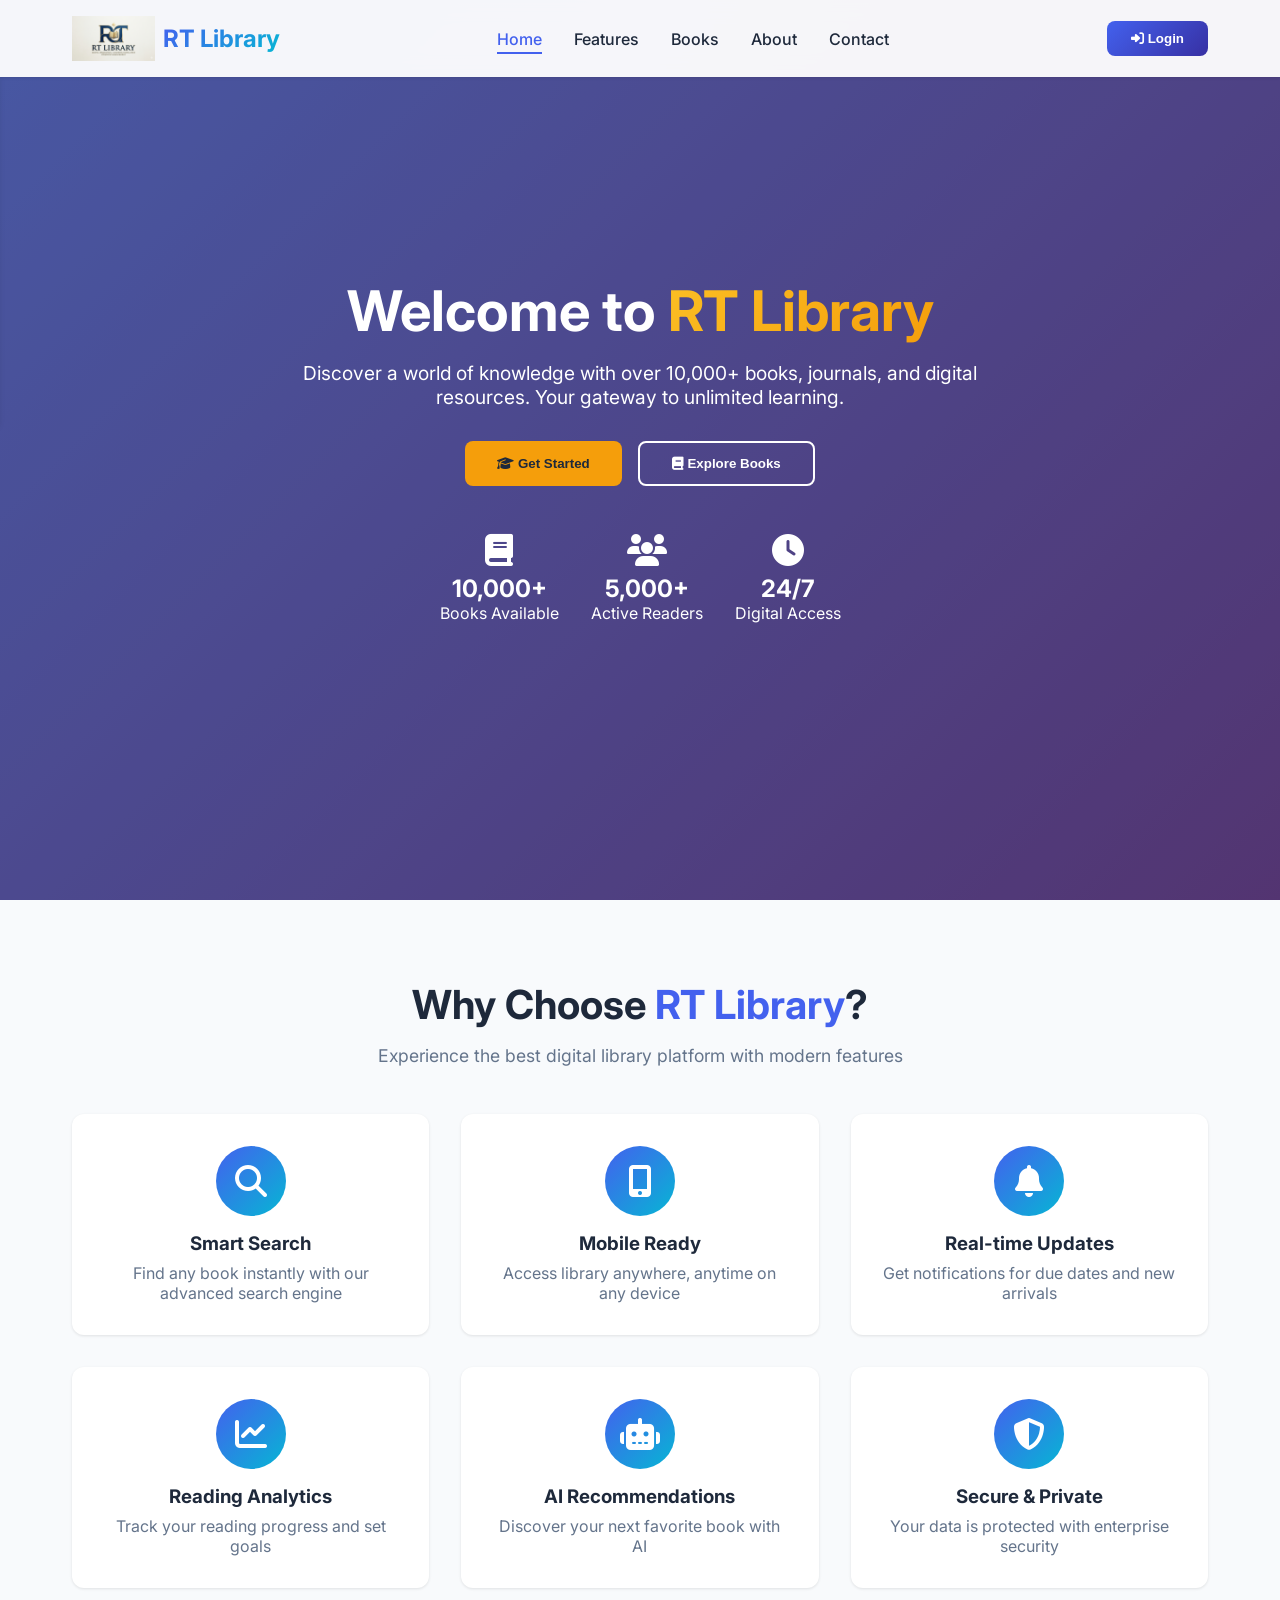
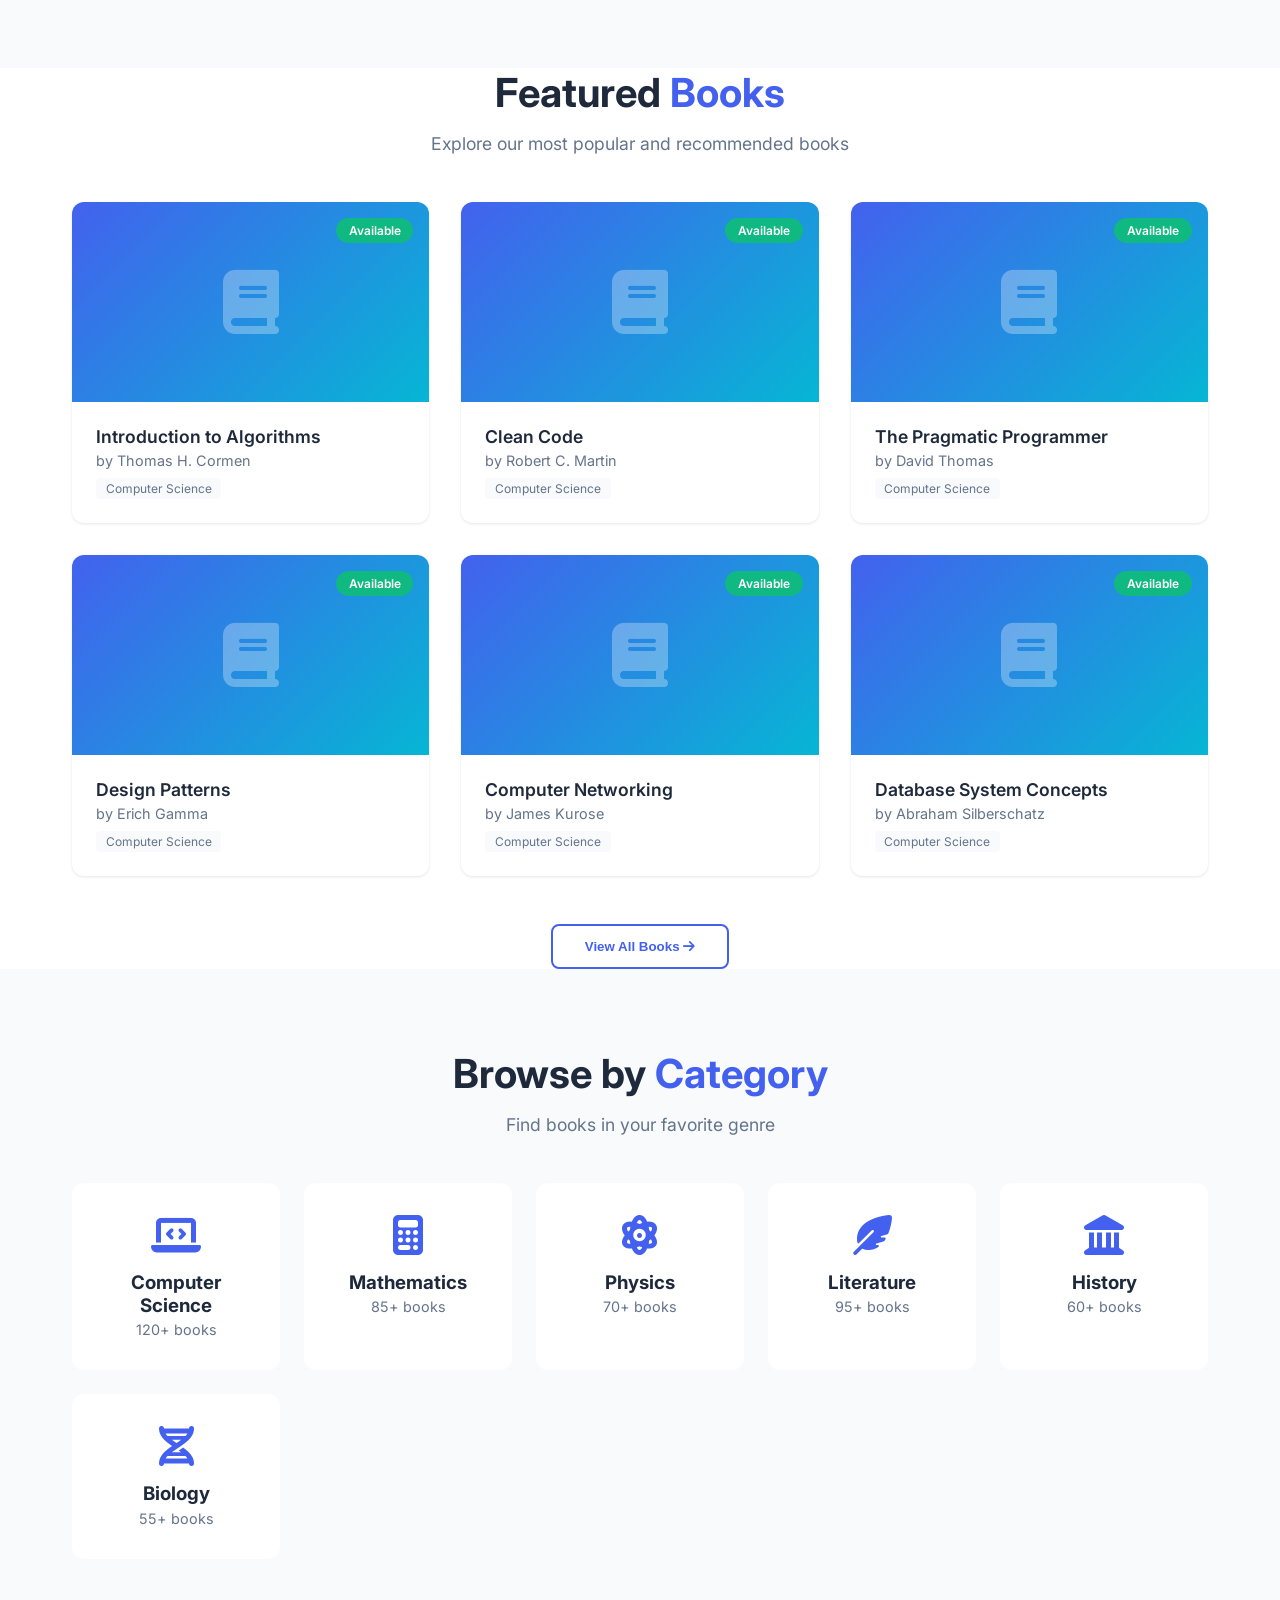
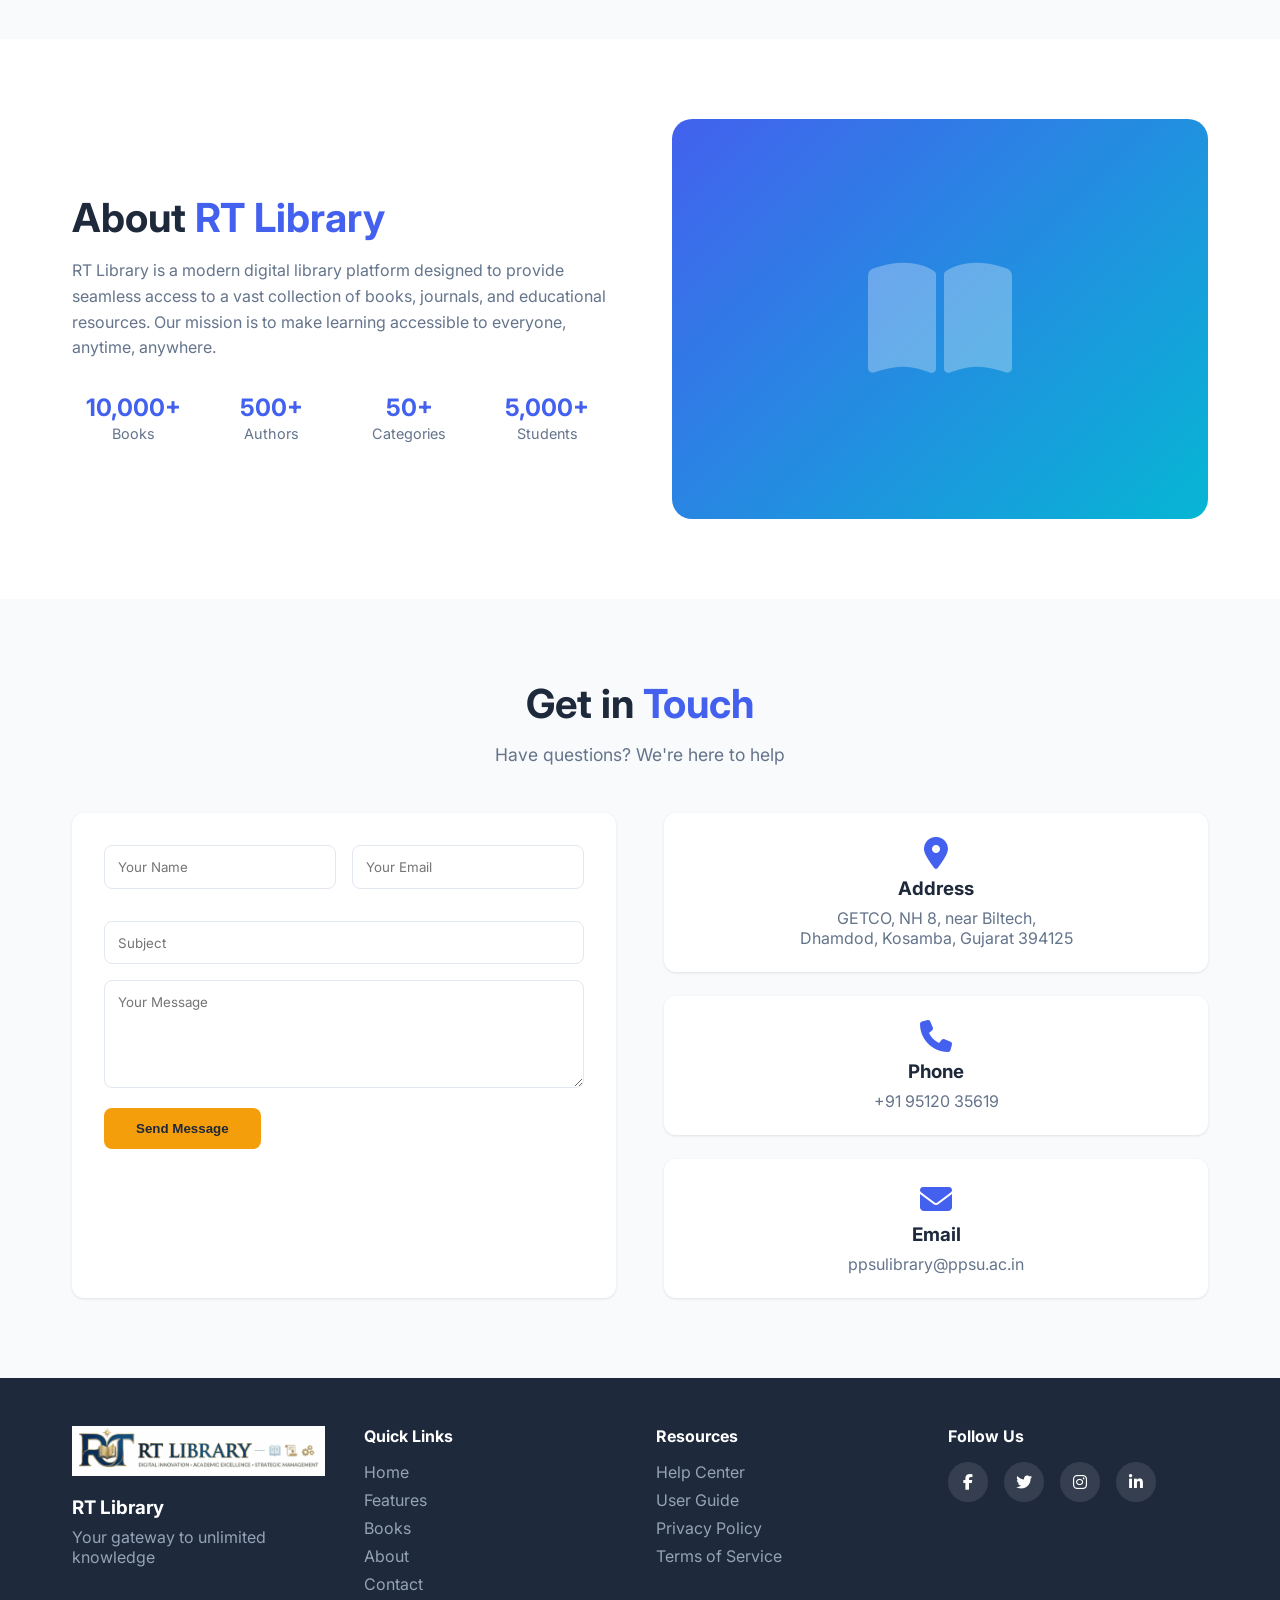
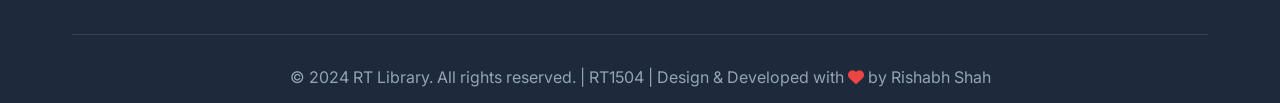
==== index.html @ 9a60d40a "RT.0.1 commit" ====
<!DOCTYPE html>
<html lang="en">

<head>
    <meta charset="UTF-8">
    <meta name="viewport" content="width=device-width, initial-scale=1.0">
    <title>RT Library - Your Digital Learning Hub</title>
    <link rel="stylesheet" href="https://cdnjs.cloudflare.com/ajax/libs/font-awesome/6.4.0/css/all.min.css">
    <link
        href="https://fonts.googleapis.com/css2?family=Inter:wght@300;400;500;600;700;800&family=Playfair+Display:wght@400;500;600;700&display=swap"
        rel="stylesheet">
    <link rel="stylesheet" href="css/style.css">
</head>

<body>
    <!-- Navigation -->
    <nav class="navbar">
        <div class="nav-container">
            <div class="logo">
                <img src="assets/image/RT_LOGO_1.png" alt="RT Library Logo" class="logo-img">
                <h1>RT Library</h1>
            </div>
            <div class="nav-links">
                <a href="#home" class="nav-link active">Home</a>
                <a href="#features" class="nav-link">Features</a>
                <a href="#books" class="nav-link">Books</a>
                <a href="#about" class="nav-link">About</a>
                <a href="#contact" class="nav-link">Contact</a>
            </div>
            <div class="nav-buttons">
                <button class="btn-login" onclick="window.location.href='login.html'">
                    <i class="fas fa-sign-in-alt"></i> Login
                </button>
                <button class="btn-menu" id="menuToggle">
                    <i class="fas fa-bars"></i>
                </button>
            </div>
        </div>
    </nav>

    <!-- Mobile Menu -->
    <div class="mobile-menu" id="mobileMenu">
        <a href="#home">Home</a>
        <a href="#features">Features</a>
        <a href="#books">Books</a>
        <a href="#about">About</a>
        <a href="#contact">Contact</a>
        <button onclick="window.location.href='login.html'">Login</button>
    </div>

    <!-- Hero Section -->
    <section id="home" class="hero">
        <div class="hero-overlay"></div>
        <div class="hero-content">
            <div class="hero-text">
                <h1>Welcome to <span class="highlight">RT Library</span></h1>
                <p>Discover a world of knowledge with over 10,000+ books, journals, and digital resources. Your gateway
                    to unlimited learning.</p>
                <div class="hero-buttons">
                    <button class="btn-primary" onclick="window.location.href='login.html'">
                        <i class="fas fa-graduation-cap"></i> Get Started
                    </button>
                    <button class="btn-secondary" onclick="scrollToSection('books')">
                        <i class="fas fa-book"></i> Explore Books
                    </button>
                </div>
            </div>
            <div class="hero-stats">
                <div class="stat-card">
                    <i class="fas fa-book"></i>
                    <h3>10,000+</h3>
                    <p>Books Available</p>
                </div>
                <div class="stat-card">
                    <i class="fas fa-users"></i>
                    <h3>5,000+</h3>
                    <p>Active Readers</p>
                </div>
                <div class="stat-card">
                    <i class="fas fa-clock"></i>
                    <h3>24/7</h3>
                    <p>Digital Access</p>
                </div>
            </div>
        </div>
    </section>

    <!-- Features Section -->
    <section id="features" class="features">
        <div class="container">
            <div class="section-header">
                <h2>Why Choose <span>RT Library</span>?</h2>
                <p>Experience the best digital library platform with modern features</p>
            </div>
            <div class="features-grid">
                <div class="feature-card">
                    <div class="feature-icon"><i class="fas fa-search"></i></div>
                    <h3>Smart Search</h3>
                    <p>Find any book instantly with our advanced search engine</p>
                </div>
                <div class="feature-card">
                    <div class="feature-icon"><i class="fas fa-mobile-alt"></i></div>
                    <h3>Mobile Ready</h3>
                    <p>Access library anywhere, anytime on any device</p>
                </div>
                <div class="feature-card">
                    <div class="feature-icon"><i class="fas fa-bell"></i></div>
                    <h3>Real-time Updates</h3>
                    <p>Get notifications for due dates and new arrivals</p>
                </div>
                <div class="feature-card">
                    <div class="feature-icon"><i class="fas fa-chart-line"></i></div>
                    <h3>Reading Analytics</h3>
                    <p>Track your reading progress and set goals</p>
                </div>
                <div class="feature-card">
                    <div class="feature-icon"><i class="fas fa-robot"></i></div>
                    <h3>AI Recommendations</h3>
                    <p>Discover your next favorite book with AI</p>
                </div>
                <div class="feature-card">
                    <div class="feature-icon"><i class="fas fa-shield-alt"></i></div>
                    <h3>Secure & Private</h3>
                    <p>Your data is protected with enterprise security</p>
                </div>
            </div>
        </div>
    </section>

    <!-- Featured Books Section -->
    <section id="books" class="featured-books">
        <div class="container">
            <div class="section-header">
                <h2>Featured <span>Books</span></h2>
                <p>Explore our most popular and recommended books</p>
            </div>
            <div class="books-grid" id="featuredBooksGrid">
                <!-- Books will be loaded here by JavaScript -->
            </div>
            <div class="view-all">
                <button class="btn-view" onclick="window.location.href='login.html'">
                    View All Books <i class="fas fa-arrow-right"></i>
                </button>
            </div>
        </div>
    </section>

    <!-- Categories Section -->
    <section class="categories">
        <div class="container">
            <div class="section-header">
                <h2>Browse by <span>Category</span></h2>
                <p>Find books in your favorite genre</p>
            </div>
            <div class="categories-grid">
                <div class="category-card" data-category="computer-science">
                    <i class="fas fa-laptop-code"></i>
                    <h3>Computer Science</h3>
                    <p>120+ books</p>
                </div>
                <div class="category-card" data-category="mathematics">
                    <i class="fas fa-calculator"></i>
                    <h3>Mathematics</h3>
                    <p>85+ books</p>
                </div>
                <div class="category-card" data-category="physics">
                    <i class="fas fa-atom"></i>
                    <h3>Physics</h3>
                    <p>70+ books</p>
                </div>
                <div class="category-card" data-category="literature">
                    <i class="fas fa-feather-alt"></i>
                    <h3>Literature</h3>
                    <p>95+ books</p>
                </div>
                <div class="category-card" data-category="history">
                    <i class="fas fa-landmark"></i>
                    <h3>History</h3>
                    <p>60+ books</p>
                </div>
                <div class="category-card" data-category="biology">
                    <i class="fas fa-dna"></i>
                    <h3>Biology</h3>
                    <p>55+ books</p>
                </div>
            </div>
        </div>
    </section>

    <!-- About Section -->
    <section id="about" class="about">
        <div class="container">
            <div class="about-content">
                <div class="about-text">
                    <h2>About <span>RT Library</span></h2>
                    <p>RT Library is a modern digital library platform designed to provide seamless access to a vast
                        collection of books, journals, and educational resources. Our mission is to make learning
                        accessible to everyone, anytime, anywhere.</p>
                    <div class="about-stats">
                        <div class="about-stat">
                            <h3>10,000+</h3>
                            <p>Books</p>
                        </div>
                        <div class="about-stat">
                            <h3>500+</h3>
                            <p>Authors</p>
                        </div>
                        <div class="about-stat">
                            <h3>50+</h3>
                            <p>Categories</p>
                        </div>
                        <div class="about-stat">
                            <h3>5,000+</h3>
                            <p>Students</p>
                        </div>
                    </div>
                </div>
                <div class="about-image">
                    <div class="image-placeholder">
                        <i class="fas fa-book-open"></i>
                    </div>
                </div>
            </div>
        </div>
    </section>

    <!-- Contact Section -->
    <section id="contact" class="contact">
        <div class="container">
            <div class="section-header">
                <h2>Get in <span>Touch</span></h2>
                <p>Have questions? We're here to help</p>
            </div>
            <div class="contact-content">
                <div class="contact-form">
                    <form id="contactForm">
                        <div class="form-row">
                            <input type="text" placeholder="Your Name" required>
                            <input type="email" placeholder="Your Email" required>
                        </div>
                        <input type="text" placeholder="Subject">
                        <textarea rows="5" placeholder="Your Message"></textarea>
                        <button type="submit" class="btn-primary">Send Message</button>
                    </form>
                </div>
                <div class="contact-info">
                    <div class="info-card">
                        <i class="fas fa-map-marker-alt"></i>
                        <h3>Address</h3>
                        <p>GETCO, NH 8, near Biltech,<br>Dhamdod, Kosamba, Gujarat 394125</p>
                    </div>
                    <div class="info-card">
                        <i class="fas fa-phone"></i>
                        <h3>Phone</h3>
                        <p>+91 95120 35619</p>
                    </div>
                    <div class="info-card">
                        <i class="fas fa-envelope"></i>
                        <h3>Email</h3>
                        <p>ppsulibrary@ppsu.ac.in</p>
                    </div>
                </div>
            </div>
        </div>
    </section>

    <!-- Footer -->
    <footer>
        <div class="container">
            <div class="footer-content">
                <div class="footer-logo">
                    <img src="assets/image/RT_LOGO_2.png" alt="RT Library Logo">
                    <h3>RT Library</h3>
                    <p>Your gateway to unlimited knowledge</p>
                </div>
                <div class="footer-links">
                    <h4>Quick Links</h4>
                    <ul>
                        <li><a href="#home">Home</a></li>
                        <li><a href="#features">Features</a></li>
                        <li><a href="#books">Books</a></li>
                        <li><a href="#about">About</a></li>
                        <li><a href="#contact">Contact</a></li>
                    </ul>
                </div>
                <div class="footer-links">
                    <h4>Resources</h4>
                    <ul>
                        <li><a href="#">Help Center</a></li>
                        <li><a href="#">User Guide</a></li>
                        <li><a href="#">Privacy Policy</a></li>
                        <li><a href="#">Terms of Service</a></li>
                    </ul>
                </div>
                <div class="footer-social">
                    <h4>Follow Us</h4>
                    <div class="social-icons">
                        <a href="#"><i class="fab fa-facebook-f"></i></a>
                        <a href="#"><i class="fab fa-twitter"></i></a>
                        <a href="#"><i class="fab fa-instagram"></i></a>
                        <a href="#"><i class="fab fa-linkedin-in"></i></a>
                    </div>
                </div>
            </div>
            <div class="footer-bottom">
                <p>&copy; 2024 RT Library. All rights reserved. | RT1504 | Design & Developed with <i
                        class="fas fa-heart"></i> by Rishabh Shah</p>
            </div>
        </div>
    </footer>

    <script src="js/data.js"></script>
    <script src="js/main.js"></script>
</body>

</html>
---- css/style.css ----
/* Root Variables */
:root {
    --primary: #4361ee;
    --primary-dark: #3730a3;
    --secondary: #06b6d4;
    --accent: #f59e0b;
    --success: #10b981;
    --danger: #ef4444;
    --dark: #1e293b;
    --light: #f8fafc;
    --gray: #64748b;
    --white: #ffffff;
    --shadow-sm: 0 1px 3px rgba(0, 0, 0, 0.1);
    --shadow-md: 0 4px 6px -1px rgba(0, 0, 0, 0.1);
    --shadow-lg: 0 10px 15px -3px rgba(0, 0, 0, 0.1);
    --transition: all 0.3s ease;
}

* {
    margin: 0;
    padding: 0;
    box-sizing: border-box;
}

body {
    font-family: 'Inter', sans-serif;
    color: var(--dark);
    overflow-x: hidden;
}

/* Navigation */
.navbar {
    position: fixed;
    top: 0;
    width: 100%;
    background: rgba(255, 255, 255, 0.95);
    backdrop-filter: blur(10px);
    box-shadow: var(--shadow-sm);
    z-index: 1000;
    transition: var(--transition);
}

.nav-container {
    max-width: 1200px;
    margin: 0 auto;
    padding: 1rem 2rem;
    display: flex;
    justify-content: space-between;
    align-items: center;
}

.logo {
    display: flex;
    align-items: center;
    gap: 0.5rem;
}

.logo-img {
    height: 45px;
    width: auto;
}

.logo h1 {
    font-size: 1.5rem;
    font-weight: 700;
    background: linear-gradient(135deg, var(--primary), var(--secondary));
    -webkit-background-clip: text;
    -webkit-text-fill-color: transparent;
}

.nav-links {
    display: flex;
    gap: 2rem;
}

.nav-link {
    text-decoration: none;
    color: var(--dark);
    font-weight: 500;
    transition: var(--transition);
    position: relative;
}

.nav-link::after {
    content: '';
    position: absolute;
    bottom: -5px;
    left: 0;
    width: 0;
    height: 2px;
    background: var(--primary);
    transition: var(--transition);
}

.nav-link:hover::after,
.nav-link.active::after {
    width: 100%;
}

.nav-link:hover,
.nav-link.active {
    color: var(--primary);
}

.btn-login {
    background: linear-gradient(135deg, var(--primary), var(--primary-dark));
    color: var(--white);
    border: none;
    padding: 0.6rem 1.5rem;
    border-radius: 8px;
    font-weight: 600;
    cursor: pointer;
    transition: var(--transition);
}

.btn-login:hover {
    transform: translateY(-2px);
    box-shadow: var(--shadow-md);
}

.btn-menu {
    display: none;
    background: none;
    border: none;
    font-size: 1.5rem;
    cursor: pointer;
    color: var(--dark);
}

/* Mobile Menu */
.mobile-menu {
    position: fixed;
    top: 70px;
    left: -100%;
    width: 100%;
    background: var(--white);
    padding: 2rem;
    box-shadow: var(--shadow-md);
    transition: var(--transition);
    z-index: 999;
}

.mobile-menu.active {
    left: 0;
}

.mobile-menu a {
    display: block;
    padding: 0.8rem 0;
    text-decoration: none;
    color: var(--dark);
    font-weight: 500;
    border-bottom: 1px solid #e2e8f0;
}

.mobile-menu button {
    width: 100%;
    margin-top: 1rem;
    padding: 0.8rem;
    background: var(--primary);
    color: var(--white);
    border: none;
    border-radius: 8px;
    font-weight: 600;
    cursor: pointer;
}

/* Hero Section */
.hero {
    min-height: 100vh;
    background: linear-gradient(135deg, #667eea 0%, #764ba2 100%);
    position: relative;
    display: flex;
    align-items: center;
    justify-content: center;
    text-align: center;
    color: var(--white);
}

.hero-overlay {
    position: absolute;
    inset: 0;
    background: rgba(0, 0, 0, 0.3);
}

.hero-content {
    position: relative;
    z-index: 1;
    max-width: 800px;
    padding: 2rem;
}

.hero-text h1 {
    font-size: 3.5rem;
    margin-bottom: 1rem;
    animation: fadeInUp 0.8s ease;
}

.highlight {
    background: linear-gradient(135deg, #fbbf24, #f59e0b);
    -webkit-background-clip: text;
    -webkit-text-fill-color: transparent;
}

.hero-text p {
    font-size: 1.2rem;
    margin-bottom: 2rem;
    opacity: 0.9;
    animation: fadeInUp 0.8s ease 0.2s both;
}

.hero-buttons {
    display: flex;
    gap: 1rem;
    justify-content: center;
    margin-bottom: 3rem;
    animation: fadeInUp 0.8s ease 0.4s both;
}

.btn-primary,
.btn-secondary {
    padding: 0.8rem 2rem;
    border-radius: 8px;
    font-weight: 600;
    cursor: pointer;
    transition: var(--transition);
    border: none;
}

.btn-primary {
    background: var(--accent);
    color: var(--dark);
}

.btn-primary:hover {
    transform: translateY(-3px);
    box-shadow: 0 10px 20px rgba(0, 0, 0, 0.2);
}

.btn-secondary {
    background: transparent;
    border: 2px solid var(--white);
    color: var(--white);
}

.btn-secondary:hover {
    background: var(--white);
    color: var(--primary);
}

.hero-stats {
    display: flex;
    gap: 2rem;
    justify-content: center;
    animation: fadeInUp 0.8s ease 0.6s both;
}

.stat-card {
    text-align: center;
}

.stat-card i {
    font-size: 2rem;
    margin-bottom: 0.5rem;
}

.stat-card h3 {
    font-size: 1.5rem;
    font-weight: 700;
}

/* Container */
.container {
    max-width: 1200px;
    margin: 0 auto;
    padding: 0 2rem;
}

/* Section Header */
.section-header {
    text-align: center;
    margin-bottom: 3rem;
}

.section-header h2 {
    font-size: 2.5rem;
    font-weight: 700;
    margin-bottom: 1rem;
}

.section-header h2 span {
    color: var(--primary);
}

.section-header p {
    color: var(--gray);
    font-size: 1.1rem;
}

/* Features Section */
.features {
    padding: 5rem 0;
    background: var(--light);
}

.features-grid {
    display: grid;
    grid-template-columns: repeat(auto-fit, minmax(300px, 1fr));
    gap: 2rem;
}

.feature-card {
    background: var(--white);
    padding: 2rem;
    border-radius: 12px;
    text-align: center;
    transition: var(--transition);
    box-shadow: var(--shadow-sm);
}

.feature-card:hover {
    transform: translateY(-5px);
    box-shadow: var(--shadow-lg);
}

.feature-icon {
    width: 70px;
    height: 70px;
    background: linear-gradient(135deg, var(--primary), var(--secondary));
    border-radius: 50%;
    display: flex;
    align-items: center;
    justify-content: center;
    margin: 0 auto 1rem;
}

.feature-icon i {
    font-size: 2rem;
    color: var(--white);
}

.feature-card h3 {
    margin-bottom: 0.5rem;
}

.feature-card p {
    color: var(--gray);
}

/* Books Grid */
.books-grid {
    display: grid;
    grid-template-columns: repeat(auto-fill, minmax(280px, 1fr));
    gap: 2rem;
}

.book-card {
    background: var(--white);
    border-radius: 12px;
    overflow: hidden;
    box-shadow: var(--shadow-sm);
    transition: var(--transition);
    cursor: pointer;
}

.book-card:hover {
    transform: translateY(-5px);
    box-shadow: var(--shadow-lg);
}

.book-cover {
    height: 200px;
    background: linear-gradient(135deg, var(--primary), var(--secondary));
    display: flex;
    align-items: center;
    justify-content: center;
    position: relative;
}

.book-cover i {
    font-size: 4rem;
    color: rgba(255, 255, 255, 0.3);
}

.book-status {
    position: absolute;
    top: 1rem;
    right: 1rem;
    padding: 0.3rem 0.8rem;
    border-radius: 20px;
    font-size: 0.75rem;
    font-weight: 600;
}

.status-available {
    background: var(--success);
    color: white;
}

.status-borrowed {
    background: var(--danger);
    color: white;
}

.book-details {
    padding: 1.5rem;
}

.book-title {
    font-size: 1.1rem;
    font-weight: 600;
    margin-bottom: 0.3rem;
}

.book-author {
    color: var(--gray);
    font-size: 0.9rem;
    margin-bottom: 0.5rem;
}

.book-category {
    display: inline-block;
    padding: 0.2rem 0.6rem;
    background: var(--light);
    border-radius: 4px;
    font-size: 0.75rem;
    color: var(--gray);
}

/* Categories Section */
.categories {
    padding: 5rem 0;
    background: var(--light);
}

.categories-grid {
    display: grid;
    grid-template-columns: repeat(auto-fit, minmax(200px, 1fr));
    gap: 1.5rem;
}

.category-card {
    background: var(--white);
    padding: 2rem;
    text-align: center;
    border-radius: 12px;
    transition: var(--transition);
    cursor: pointer;
}

.category-card:hover {
    transform: translateY(-5px);
    box-shadow: var(--shadow-lg);
}

.category-card i {
    font-size: 2.5rem;
    color: var(--primary);
    margin-bottom: 1rem;
}

.category-card h3 {
    margin-bottom: 0.3rem;
}

.category-card p {
    color: var(--gray);
    font-size: 0.9rem;
}

/* About Section */
.about {
    padding: 5rem 0;
}

.about-content {
    display: grid;
    grid-template-columns: 1fr 1fr;
    gap: 4rem;
    align-items: center;
}

.about-text h2 {
    font-size: 2.5rem;
    margin-bottom: 1rem;
}

.about-text h2 span {
    color: var(--primary);
}

.about-text p {
    color: var(--gray);
    line-height: 1.6;
    margin-bottom: 2rem;
}

.about-stats {
    display: grid;
    grid-template-columns: repeat(4, 1fr);
    gap: 1rem;
}

.about-stat {
    text-align: center;
}

.about-stat h3 {
    font-size: 1.5rem;
    color: var(--primary);
}

.about-stat p {
    margin-bottom: 0;
    font-size: 0.9rem;
}

.about-image .image-placeholder {
    background: linear-gradient(135deg, var(--primary), var(--secondary));
    border-radius: 20px;
    height: 400px;
    display: flex;
    align-items: center;
    justify-content: center;
}

.about-image .image-placeholder i {
    font-size: 8rem;
    color: rgba(255, 255, 255, 0.3);
}

/* Contact Section */
.contact {
    padding: 5rem 0;
    background: var(--light);
}

.contact-content {
    display: grid;
    grid-template-columns: 1fr 1fr;
    gap: 3rem;
}

.contact-form {
    background: var(--white);
    padding: 2rem;
    border-radius: 12px;
    box-shadow: var(--shadow-sm);
}

.form-row {
    display: grid;
    grid-template-columns: 1fr 1fr;
    gap: 1rem;
    margin-bottom: 1rem;
}

.contact-form input,
.contact-form textarea,
.contact-form select {
    width: 100%;
    padding: 0.8rem;
    border: 1px solid #e2e8f0;
    border-radius: 8px;
    margin-bottom: 1rem;
    font-family: inherit;
}

.contact-form input:focus,
.contact-form textarea:focus {
    outline: none;
    border-color: var(--primary);
}

.contact-info {
    display: flex;
    flex-direction: column;
    gap: 1.5rem;
}

.info-card {
    background: var(--white);
    padding: 1.5rem;
    border-radius: 12px;
    text-align: center;
    box-shadow: var(--shadow-sm);
}

.info-card i {
    font-size: 2rem;
    color: var(--primary);
    margin-bottom: 0.5rem;
}

.info-card h3 {
    margin-bottom: 0.5rem;
}

.info-card p {
    color: var(--gray);
}

/* Footer */
footer {
    background: var(--dark);
    color: var(--white);
    padding: 3rem 0 1rem;
}

.footer-content {
    display: grid;
    grid-template-columns: repeat(auto-fit, minmax(250px, 1fr));
    gap: 2rem;
    margin-bottom: 2rem;
}

.footer-logo img {
    height: 50px;
    margin-bottom: 1rem;
}

.footer-logo h3 {
    margin-bottom: 0.5rem;
}

.footer-logo p {
    color: #94a3b8;
}

.footer-links h4,
.footer-social h4 {
    margin-bottom: 1rem;
}

.footer-links ul {
    list-style: none;
}

.footer-links li {
    margin-bottom: 0.5rem;
}

.footer-links a {
    color: #94a3b8;
    text-decoration: none;
    transition: var(--transition);
}

.footer-links a:hover {
    color: var(--white);
}

.social-icons {
    display: flex;
    gap: 1rem;
}

.social-icons a {
    width: 40px;
    height: 40px;
    background: rgba(255, 255, 255, 0.1);
    border-radius: 50%;
    display: flex;
    align-items: center;
    justify-content: center;
    color: var(--white);
    text-decoration: none;
    transition: var(--transition);
}

.social-icons a:hover {
    background: var(--primary);
    transform: translateY(-3px);
}

.footer-bottom {
    text-align: center;
    padding-top: 2rem;
    border-top: 1px solid #334155;
    color: #94a3b8;
}

.footer-bottom i {
    color: #ef4444;
}

/* View All Button */
.view-all {
    text-align: center;
    margin-top: 3rem;
}

.btn-view {
    background: transparent;
    border: 2px solid var(--primary);
    color: var(--primary);
    padding: 0.8rem 2rem;
    border-radius: 8px;
    font-weight: 600;
    cursor: pointer;
    transition: var(--transition);
}

.btn-view:hover {
    background: var(--primary);
    color: var(--white);
}

/* Animations */
@keyframes fadeInUp {
    from {
        opacity: 0;
        transform: translateY(30px);
    }

    to {
        opacity: 1;
        transform: translateY(0);
    }
}

/* Responsive */
@media (max-width: 768px) {
    .nav-links {
        display: none;
    }

    .btn-menu {
        display: block;
    }

    .hero-text h1 {
        font-size: 2rem;
    }

    .hero-stats {
        flex-direction: column;
        gap: 1rem;
    }

    .about-content {
        grid-template-columns: 1fr;
    }

    .contact-content {
        grid-template-columns: 1fr;
    }

    .form-row {
        grid-template-columns: 1fr;
    }

    .section-header h2 {
        font-size: 2rem;
    }
}
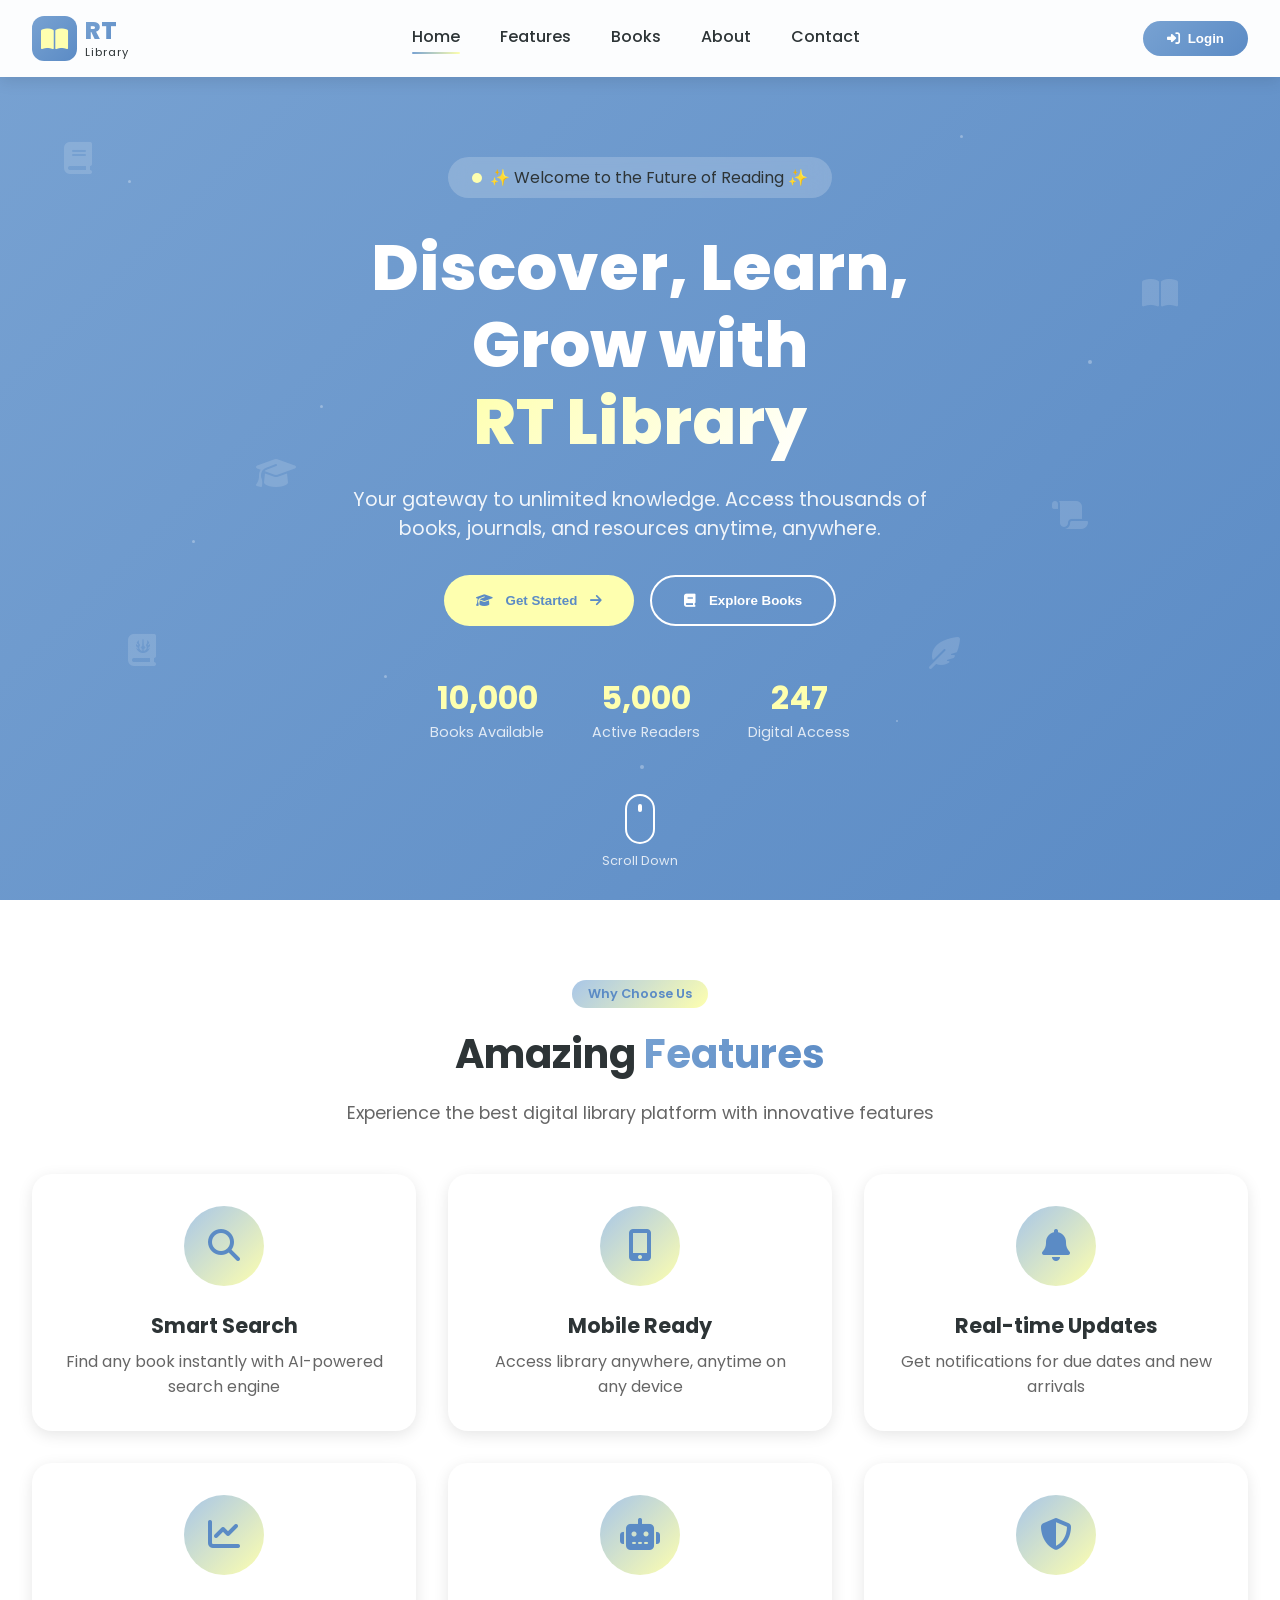
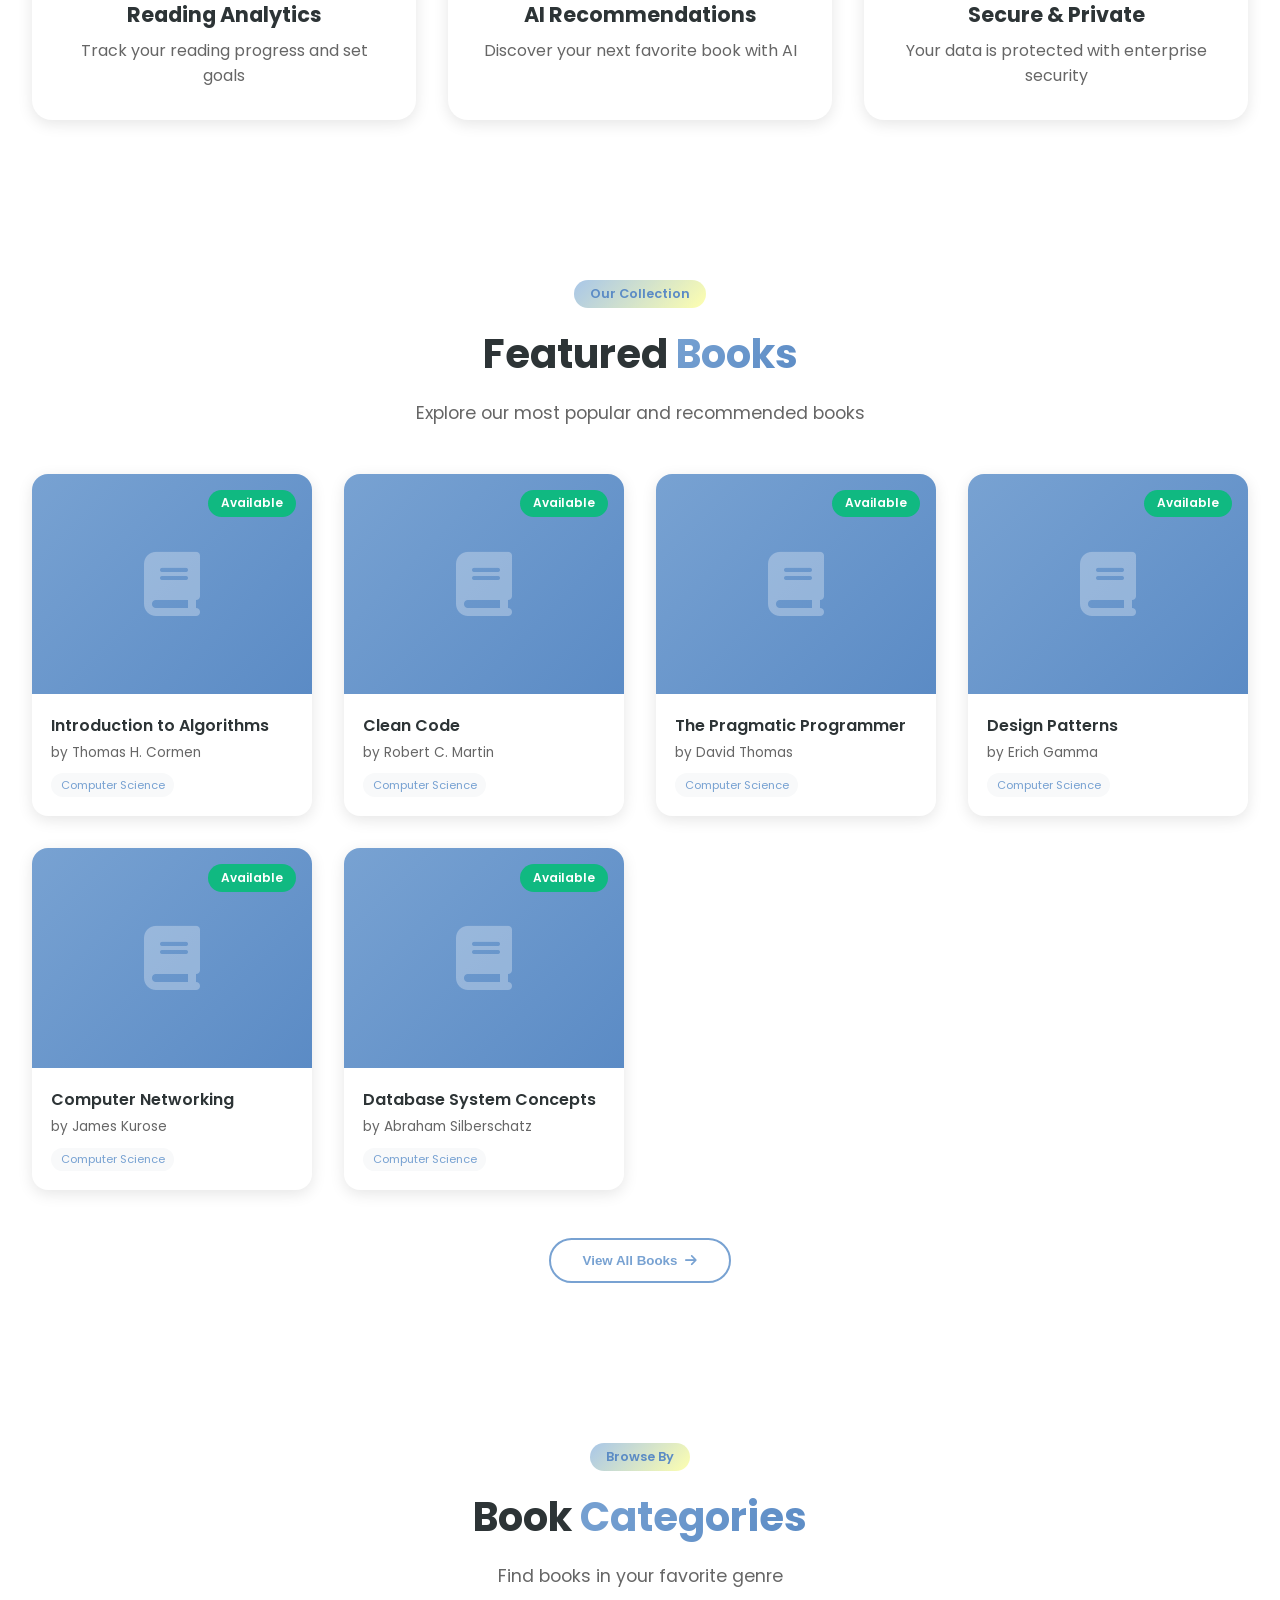
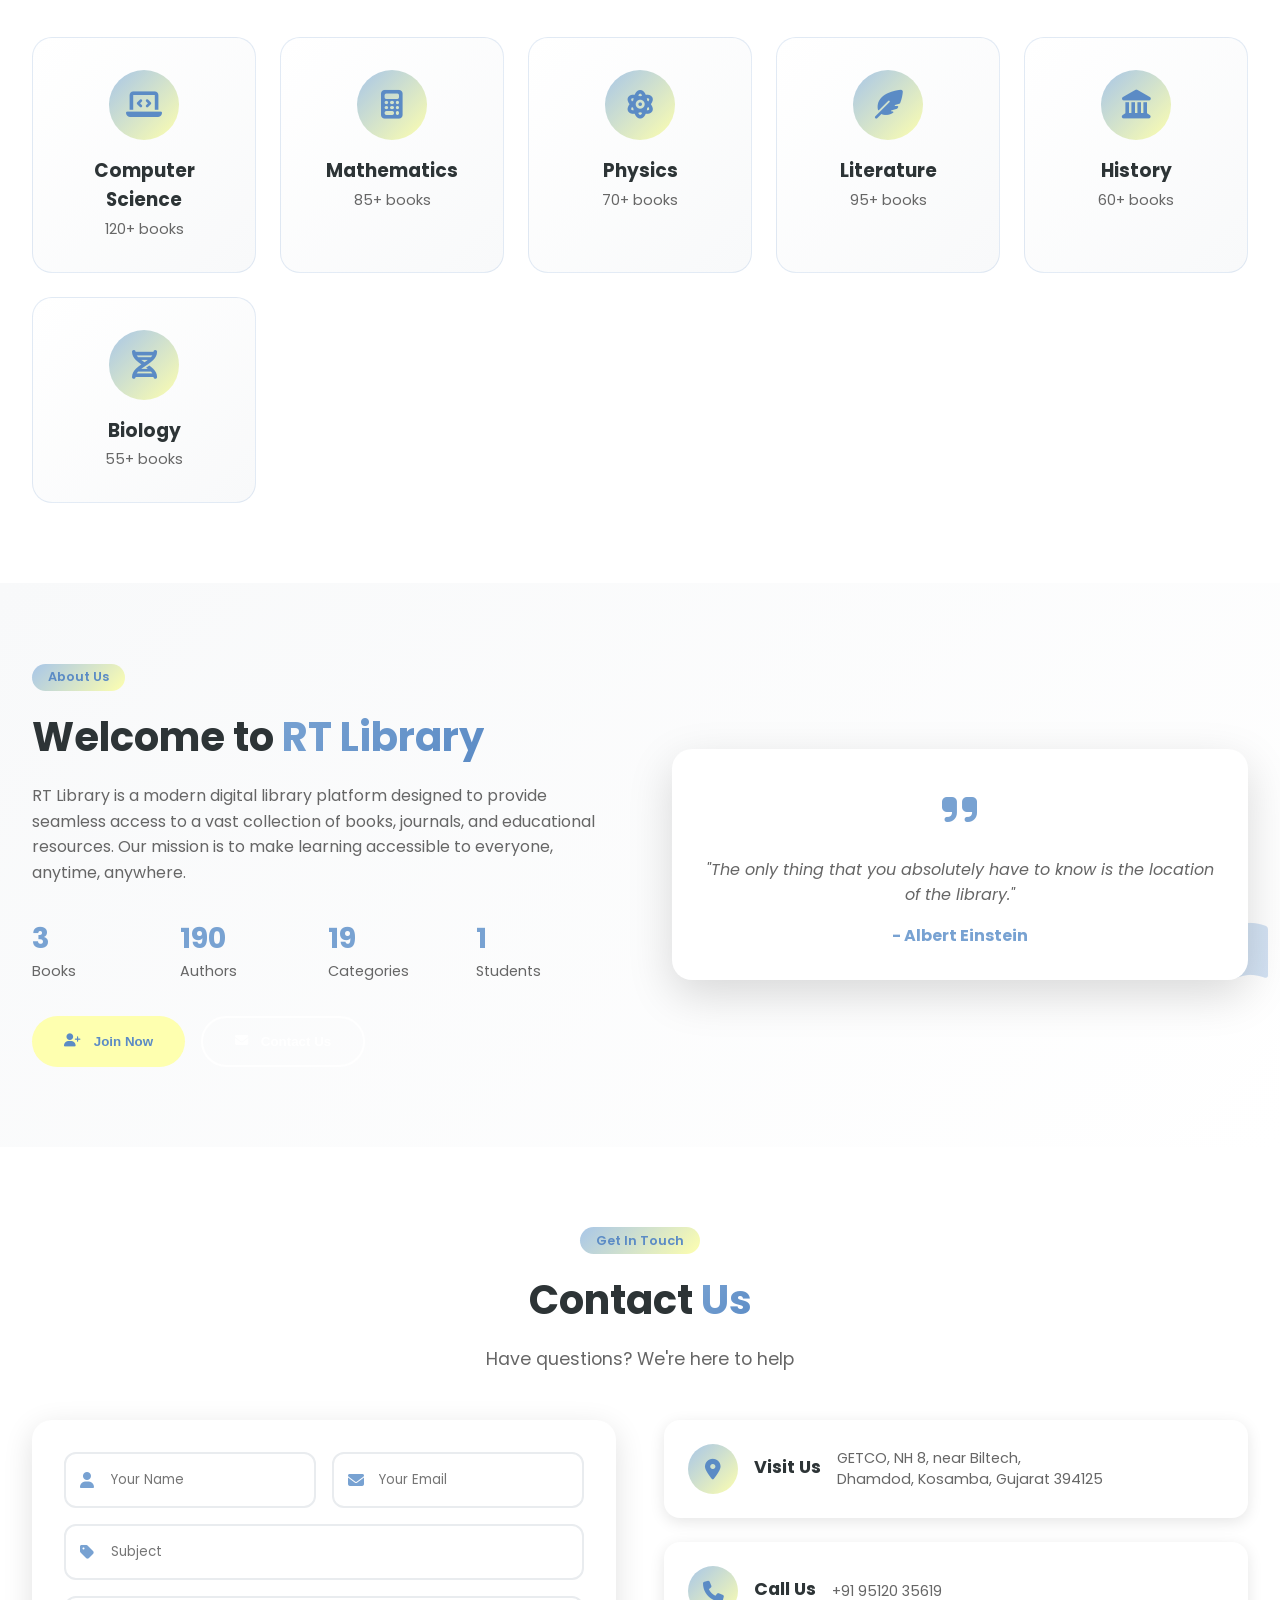
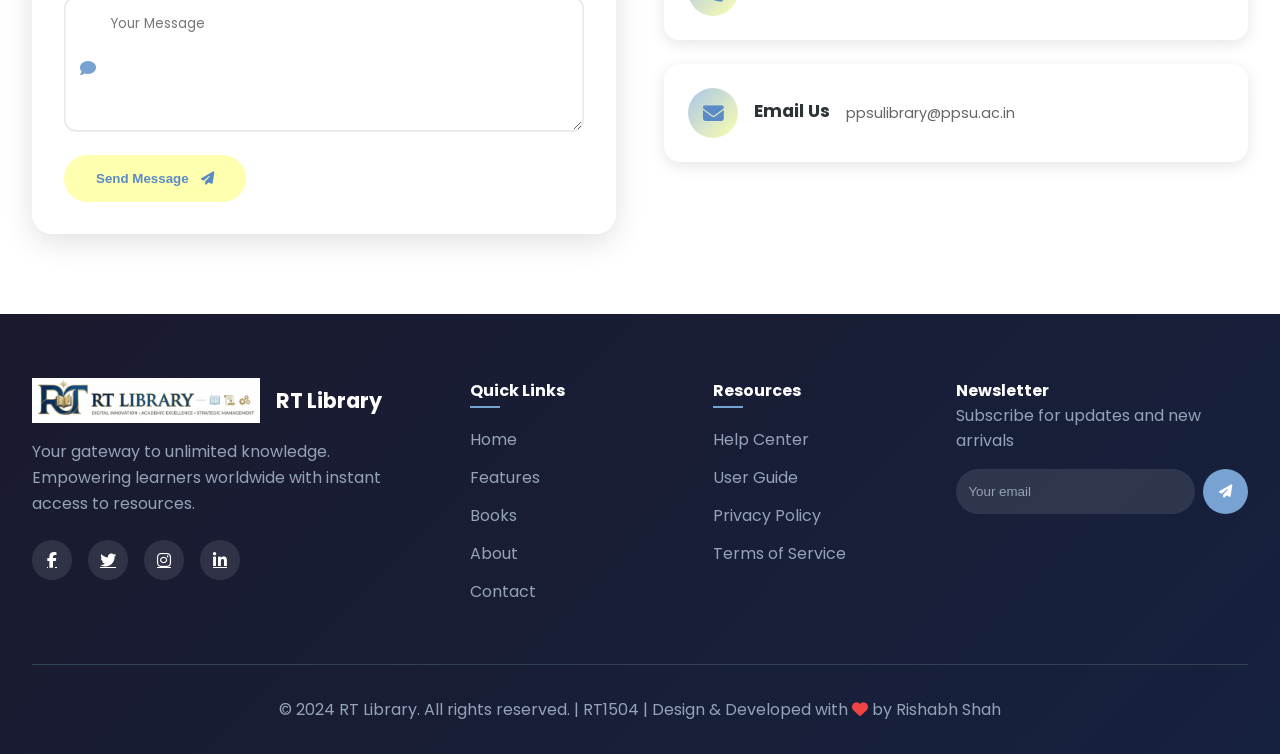
==== commit e7b6e137: "RT.0.1.1 commit" ====
--- a/index.html
+++ b/index.html
@@ -4,24 +4,42 @@
 <head>
     <meta charset="UTF-8">
     <meta name="viewport" content="width=device-width, initial-scale=1.0">
-    <title>RT Library - Your Digital Learning Hub</title>
+    <title>RT Library | Where Knowledge Meets Innovation</title>
     <link rel="stylesheet" href="https://cdnjs.cloudflare.com/ajax/libs/font-awesome/6.4.0/css/all.min.css">
     <link
-        href="https://fonts.googleapis.com/css2?family=Inter:wght@300;400;500;600;700;800&family=Playfair+Display:wght@400;500;600;700&display=swap"
+        href="https://fonts.googleapis.com/css2?family=Poppins:wght@300;400;500;600;700;800&family=Playfair+Display:wght@400;500;600;700;800&display=swap"
         rel="stylesheet">
     <link rel="stylesheet" href="css/style.css">
 </head>
 
 <body>
+    <!-- Page Transition Overlay -->
+    <div class="page-transition">
+        <div class="transition-loader">
+            <div class="book-loader">
+                <div class="book-page"></div>
+                <div class="book-page"></div>
+                <div class="book-page"></div>
+            </div>
+            <p>Loading Experience...</p>
+        </div>
+    </div>
+
     <!-- Navigation -->
     <nav class="navbar">
         <div class="nav-container">
             <div class="logo">
-                <img src="assets/image/RT_LOGO_1.png" alt="RT Library Logo" class="logo-img">
-                <h1>RT Library</h1>
+                <div class="logo-icon">
+                    <i class="fas fa-book-open"></i>
+                    <div class="logo-glow"></div>
+                </div>
+                <div class="logo-text">
+                    <span class="logo-rt">RT</span>
+                    <span class="logo-library">Library</span>
+                </div>
             </div>
             <div class="nav-links">
-                <a href="#home" class="nav-link active">Home</a>
+                <a href="#home" class="nav-link">Home</a>
                 <a href="#features" class="nav-link">Features</a>
                 <a href="#books" class="nav-link">Books</a>
                 <a href="#about" class="nav-link">About</a>
@@ -29,7 +47,7 @@
             </div>
             <div class="nav-buttons">
                 <button class="btn-login" onclick="window.location.href='login.html'">
-                    <i class="fas fa-sign-in-alt"></i> Login
+                    <i class="fas fa-sign-in-alt"></i> <span>Login</span>
                 </button>
                 <button class="btn-menu" id="menuToggle">
                     <i class="fas fa-bars"></i>
@@ -40,48 +58,84 @@
 
     <!-- Mobile Menu -->
     <div class="mobile-menu" id="mobileMenu">
-        <a href="#home">Home</a>
-        <a href="#features">Features</a>
-        <a href="#books">Books</a>
-        <a href="#about">About</a>
-        <a href="#contact">Contact</a>
-        <button onclick="window.location.href='login.html'">Login</button>
+        <div class="mobile-menu-inner">
+            <a href="#home">Home</a>
+            <a href="#features">Features</a>
+            <a href="#books">Books</a>
+            <a href="#about">About</a>
+            <a href="#contact">Contact</a>
+            <button onclick="window.location.href='login.html'">Login</button>
+        </div>
     </div>
 
     <!-- Hero Section -->
     <section id="home" class="hero">
-        <div class="hero-overlay"></div>
+        <!-- Animated Background -->
+        <div class="hero-bg-animation">
+            <div class="floating-books">
+                <div class="floating-book book1"><i class="fas fa-book"></i></div>
+                <div class="floating-book book2"><i class="fas fa-book-open"></i></div>
+                <div class="floating-book book3"><i class="fas fa-journal-whills"></i></div>
+                <div class="floating-book book4"><i class="fas fa-scroll"></i></div>
+                <div class="floating-book book5"><i class="fas fa-graduation-cap"></i></div>
+                <div class="floating-book book6"><i class="fas fa-feather-alt"></i></div>
+            </div>
+            <div class="particles">
+                <div class="particle"></div>
+                <div class="particle"></div>
+                <div class="particle"></div>
+                <div class="particle"></div>
+                <div class="particle"></div>
+                <div class="particle"></div>
+                <div class="particle"></div>
+                <div class="particle"></div>
+                <div class="particle"></div>
+                <div class="particle"></div>
+            </div>
+        </div>
+
         <div class="hero-content">
-            <div class="hero-text">
-                <h1>Welcome to <span class="highlight">RT Library</span></h1>
-                <p>Discover a world of knowledge with over 10,000+ books, journals, and digital resources. Your gateway
-                    to unlimited learning.</p>
-                <div class="hero-buttons">
-                    <button class="btn-primary" onclick="window.location.href='login.html'">
-                        <i class="fas fa-graduation-cap"></i> Get Started
-                    </button>
-                    <button class="btn-secondary" onclick="scrollToSection('books')">
-                        <i class="fas fa-book"></i> Explore Books
-                    </button>
-                </div>
+            <div class="hero-badge">
+                <span class="badge-pulse"></span>
+                <span>✨ Welcome to the Future of Reading ✨</span>
+            </div>
+            <h1 class="hero-title">
+                <span class="title-line">Discover, Learn,</span>
+                <span class="title-line highlight">Grow with</span>
+                <span class="title-gradient">RT Library</span>
+            </h1>
+            <p class="hero-description">Your gateway to unlimited knowledge. Access thousands of books, journals, and
+                resources anytime, anywhere.</p>
+            <div class="hero-buttons">
+                <button class="btn-primary" onclick="window.location.href='login.html'">
+                    <i class="fas fa-graduation-cap"></i>
+                    <span>Get Started</span>
+                    <i class="fas fa-arrow-right btn-icon"></i>
+                </button>
+                <button class="btn-secondary" onclick="scrollToSection('books')">
+                    <i class="fas fa-book"></i>
+                    <span>Explore Books</span>
+                </button>
             </div>
             <div class="hero-stats">
-                <div class="stat-card">
-                    <i class="fas fa-book"></i>
-                    <h3>10,000+</h3>
-                    <p>Books Available</p>
-                </div>
-                <div class="stat-card">
-                    <i class="fas fa-users"></i>
-                    <h3>5,000+</h3>
-                    <p>Active Readers</p>
-                </div>
-                <div class="stat-card">
-                    <i class="fas fa-clock"></i>
-                    <h3>24/7</h3>
-                    <p>Digital Access</p>
-                </div>
-            </div>
+                <div class="stat-item" data-count="10000">
+                    <div class="stat-number">10,000+</div>
+                    <div class="stat-label">Books Available</div>
+                </div>
+                <div class="stat-item" data-count="5000">
+                    <div class="stat-number">5,000+</div>
+                    <div class="stat-label">Active Readers</div>
+                </div>
+                <div class="stat-item" data-count="247">
+                    <div class="stat-number">24/7</div>
+                    <div class="stat-label">Digital Access</div>
+                </div>
+            </div>
+        </div>
+
+        <div class="scroll-indicator">
+            <div class="mouse-wheel"></div>
+            <div class="scroll-text">Scroll Down</div>
         </div>
     </section>
 
@@ -89,39 +143,58 @@
     <section id="features" class="features">
         <div class="container">
             <div class="section-header">
-                <h2>Why Choose <span>RT Library</span>?</h2>
-                <p>Experience the best digital library platform with modern features</p>
+                <div class="section-badge">Why Choose Us</div>
+                <h2>Amazing <span class="gradient-text">Features</span></h2>
+                <p>Experience the best digital library platform with innovative features</p>
             </div>
             <div class="features-grid">
                 <div class="feature-card">
-                    <div class="feature-icon"><i class="fas fa-search"></i></div>
+                    <div class="feature-icon-wrapper">
+                        <div class="feature-icon"><i class="fas fa-search"></i></div>
+                    </div>
                     <h3>Smart Search</h3>
-                    <p>Find any book instantly with our advanced search engine</p>
-                </div>
-                <div class="feature-card">
-                    <div class="feature-icon"><i class="fas fa-mobile-alt"></i></div>
+                    <p>Find any book instantly with AI-powered search engine</p>
+                    <div class="feature-hover"></div>
+                </div>
+                <div class="feature-card">
+                    <div class="feature-icon-wrapper">
+                        <div class="feature-icon"><i class="fas fa-mobile-alt"></i></div>
+                    </div>
                     <h3>Mobile Ready</h3>
                     <p>Access library anywhere, anytime on any device</p>
-                </div>
-                <div class="feature-card">
-                    <div class="feature-icon"><i class="fas fa-bell"></i></div>
+                    <div class="feature-hover"></div>
+                </div>
+                <div class="feature-card">
+                    <div class="feature-icon-wrapper">
+                        <div class="feature-icon"><i class="fas fa-bell"></i></div>
+                    </div>
                     <h3>Real-time Updates</h3>
                     <p>Get notifications for due dates and new arrivals</p>
-                </div>
-                <div class="feature-card">
-                    <div class="feature-icon"><i class="fas fa-chart-line"></i></div>
+                    <div class="feature-hover"></div>
+                </div>
+                <div class="feature-card">
+                    <div class="feature-icon-wrapper">
+                        <div class="feature-icon"><i class="fas fa-chart-line"></i></div>
+                    </div>
                     <h3>Reading Analytics</h3>
                     <p>Track your reading progress and set goals</p>
-                </div>
-                <div class="feature-card">
-                    <div class="feature-icon"><i class="fas fa-robot"></i></div>
+                    <div class="feature-hover"></div>
+                </div>
+                <div class="feature-card">
+                    <div class="feature-icon-wrapper">
+                        <div class="feature-icon"><i class="fas fa-robot"></i></div>
+                    </div>
                     <h3>AI Recommendations</h3>
                     <p>Discover your next favorite book with AI</p>
-                </div>
-                <div class="feature-card">
-                    <div class="feature-icon"><i class="fas fa-shield-alt"></i></div>
+                    <div class="feature-hover"></div>
+                </div>
+                <div class="feature-card">
+                    <div class="feature-icon-wrapper">
+                        <div class="feature-icon"><i class="fas fa-shield-alt"></i></div>
+                    </div>
                     <h3>Secure & Private</h3>
                     <p>Your data is protected with enterprise security</p>
+                    <div class="feature-hover"></div>
                 </div>
             </div>
         </div>
@@ -131,15 +204,15 @@
     <section id="books" class="featured-books">
         <div class="container">
             <div class="section-header">
-                <h2>Featured <span>Books</span></h2>
+                <div class="section-badge">Our Collection</div>
+                <h2>Featured <span class="gradient-text">Books</span></h2>
                 <p>Explore our most popular and recommended books</p>
             </div>
-            <div class="books-grid" id="featuredBooksGrid">
-                <!-- Books will be loaded here by JavaScript -->
-            </div>
+            <div class="books-grid" id="featuredBooksGrid"></div>
             <div class="view-all">
                 <button class="btn-view" onclick="window.location.href='login.html'">
-                    View All Books <i class="fas fa-arrow-right"></i>
+                    <span>View All Books</span>
+                    <i class="fas fa-arrow-right"></i>
                 </button>
             </div>
         </div>
@@ -149,39 +222,46 @@
     <section class="categories">
         <div class="container">
             <div class="section-header">
-                <h2>Browse by <span>Category</span></h2>
+                <div class="section-badge">Browse By</div>
+                <h2>Book <span class="gradient-text">Categories</span></h2>
                 <p>Find books in your favorite genre</p>
             </div>
             <div class="categories-grid">
                 <div class="category-card" data-category="computer-science">
-                    <i class="fas fa-laptop-code"></i>
+                    <div class="category-icon"><i class="fas fa-laptop-code"></i></div>
                     <h3>Computer Science</h3>
                     <p>120+ books</p>
+                    <div class="category-overlay"></div>
                 </div>
                 <div class="category-card" data-category="mathematics">
-                    <i class="fas fa-calculator"></i>
+                    <div class="category-icon"><i class="fas fa-calculator"></i></div>
                     <h3>Mathematics</h3>
                     <p>85+ books</p>
+                    <div class="category-overlay"></div>
                 </div>
                 <div class="category-card" data-category="physics">
-                    <i class="fas fa-atom"></i>
+                    <div class="category-icon"><i class="fas fa-atom"></i></div>
                     <h3>Physics</h3>
                     <p>70+ books</p>
+                    <div class="category-overlay"></div>
                 </div>
                 <div class="category-card" data-category="literature">
-                    <i class="fas fa-feather-alt"></i>
+                    <div class="category-icon"><i class="fas fa-feather-alt"></i></div>
                     <h3>Literature</h3>
                     <p>95+ books</p>
+                    <div class="category-overlay"></div>
                 </div>
                 <div class="category-card" data-category="history">
-                    <i class="fas fa-landmark"></i>
+                    <div class="category-icon"><i class="fas fa-landmark"></i></div>
                     <h3>History</h3>
                     <p>60+ books</p>
+                    <div class="category-overlay"></div>
                 </div>
                 <div class="category-card" data-category="biology">
-                    <i class="fas fa-dna"></i>
+                    <div class="category-icon"><i class="fas fa-dna"></i></div>
                     <h3>Biology</h3>
                     <p>55+ books</p>
+                    <div class="category-overlay"></div>
                 </div>
             </div>
         </div>
@@ -192,31 +272,45 @@
         <div class="container">
             <div class="about-content">
                 <div class="about-text">
-                    <h2>About <span>RT Library</span></h2>
+                    <div class="section-badge">About Us</div>
+                    <h2>Welcome to <span class="gradient-text">RT Library</span></h2>
                     <p>RT Library is a modern digital library platform designed to provide seamless access to a vast
                         collection of books, journals, and educational resources. Our mission is to make learning
                         accessible to everyone, anytime, anywhere.</p>
                     <div class="about-stats">
                         <div class="about-stat">
-                            <h3>10,000+</h3>
+                            <div class="stat-number">10K+</div>
                             <p>Books</p>
                         </div>
                         <div class="about-stat">
-                            <h3>500+</h3>
+                            <div class="stat-number">500+</div>
                             <p>Authors</p>
                         </div>
                         <div class="about-stat">
-                            <h3>50+</h3>
+                            <div class="stat-number">50+</div>
                             <p>Categories</p>
                         </div>
                         <div class="about-stat">
-                            <h3>5,000+</h3>
+                            <div class="stat-number">5K+</div>
                             <p>Students</p>
                         </div>
                     </div>
-                </div>
-                <div class="about-image">
-                    <div class="image-placeholder">
+                    <div class="about-buttons">
+                        <button class="btn-primary" onclick="window.location.href='login.html'">
+                            <i class="fas fa-user-plus"></i> Join Now
+                        </button>
+                        <button class="btn-secondary" onclick="scrollToSection('contact')">
+                            <i class="fas fa-envelope"></i> Contact Us
+                        </button>
+                    </div>
+                </div>
+                <div class="about-visual">
+                    <div class="about-card">
+                        <div class="about-card-icon"><i class="fas fa-quote-right"></i></div>
+                        <p>"The only thing that you absolutely have to know is the location of the library."</p>
+                        <h4>- Albert Einstein</h4>
+                    </div>
+                    <div class="floating-ornament">
                         <i class="fas fa-book-open"></i>
                     </div>
                 </div>
@@ -228,35 +322,51 @@
     <section id="contact" class="contact">
         <div class="container">
             <div class="section-header">
-                <h2>Get in <span>Touch</span></h2>
+                <div class="section-badge">Get In Touch</div>
+                <h2>Contact <span class="gradient-text">Us</span></h2>
                 <p>Have questions? We're here to help</p>
             </div>
             <div class="contact-content">
-                <div class="contact-form">
-                    <form id="contactForm">
+                <div class="contact-form-wrapper">
+                    <form id="contactForm" class="contact-form">
                         <div class="form-row">
-                            <input type="text" placeholder="Your Name" required>
-                            <input type="email" placeholder="Your Email" required>
-                        </div>
-                        <input type="text" placeholder="Subject">
-                        <textarea rows="5" placeholder="Your Message"></textarea>
-                        <button type="submit" class="btn-primary">Send Message</button>
+                            <div class="input-group">
+                                <i class="fas fa-user"></i>
+                                <input type="text" placeholder="Your Name" required>
+                            </div>
+                            <div class="input-group">
+                                <i class="fas fa-envelope"></i>
+                                <input type="email" placeholder="Your Email" required>
+                            </div>
+                        </div>
+                        <div class="input-group">
+                            <i class="fas fa-tag"></i>
+                            <input type="text" placeholder="Subject">
+                        </div>
+                        <div class="input-group">
+                            <i class="fas fa-comment"></i>
+                            <textarea rows="5" placeholder="Your Message"></textarea>
+                        </div>
+                        <button type="submit" class="btn-primary">
+                            <span>Send Message</span>
+                            <i class="fas fa-paper-plane"></i>
+                        </button>
                     </form>
                 </div>
-                <div class="contact-info">
+                <div class="contact-info-wrapper">
                     <div class="info-card">
-                        <i class="fas fa-map-marker-alt"></i>
-                        <h3>Address</h3>
+                        <div class="info-icon"><i class="fas fa-map-marker-alt"></i></div>
+                        <h3>Visit Us</h3>
                         <p>GETCO, NH 8, near Biltech,<br>Dhamdod, Kosamba, Gujarat 394125</p>
                     </div>
                     <div class="info-card">
-                        <i class="fas fa-phone"></i>
-                        <h3>Phone</h3>
+                        <div class="info-icon"><i class="fas fa-phone"></i></div>
+                        <h3>Call Us</h3>
                         <p>+91 95120 35619</p>
                     </div>
                     <div class="info-card">
-                        <i class="fas fa-envelope"></i>
-                        <h3>Email</h3>
+                        <div class="info-icon"><i class="fas fa-envelope"></i></div>
+                        <h3>Email Us</h3>
                         <p>ppsulibrary@ppsu.ac.in</p>
                     </div>
                 </div>
@@ -268,10 +378,19 @@
     <footer>
         <div class="container">
             <div class="footer-content">
-                <div class="footer-logo">
-                    <img src="assets/image/RT_LOGO_2.png" alt="RT Library Logo">
-                    <h3>RT Library</h3>
-                    <p>Your gateway to unlimited knowledge</p>
+                <div class="footer-brand">
+                    <div class="footer-logo">
+                        <img src="assets/image/RT_LOGO_2.png" alt="RT Library Logo">
+                        <h3>RT Library</h3>
+                    </div>
+                    <p>Your gateway to unlimited knowledge. Empowering learners worldwide with instant access to
+                        resources.</p>
+                    <div class="social-links">
+                        <a href="#"><i class="fab fa-facebook-f"></i></a>
+                        <a href="#"><i class="fab fa-twitter"></i></a>
+                        <a href="#"><i class="fab fa-instagram"></i></a>
+                        <a href="#"><i class="fab fa-linkedin-in"></i></a>
+                    </div>
                 </div>
                 <div class="footer-links">
                     <h4>Quick Links</h4>
@@ -292,13 +411,12 @@
                         <li><a href="#">Terms of Service</a></li>
                     </ul>
                 </div>
-                <div class="footer-social">
-                    <h4>Follow Us</h4>
-                    <div class="social-icons">
-                        <a href="#"><i class="fab fa-facebook-f"></i></a>
-                        <a href="#"><i class="fab fa-twitter"></i></a>
-                        <a href="#"><i class="fab fa-instagram"></i></a>
-                        <a href="#"><i class="fab fa-linkedin-in"></i></a>
+                <div class="footer-newsletter">
+                    <h4>Newsletter</h4>
+                    <p>Subscribe for updates and new arrivals</p>
+                    <div class="newsletter-form">
+                        <input type="email" placeholder="Your email">
+                        <button><i class="fas fa-paper-plane"></i></button>
                     </div>
                 </div>
             </div>
--- a/css/style.css
+++ b/css/style.css
@@ -1,19 +1,23 @@
-/* Root Variables */
 :root {
-    --primary: #4361ee;
-    --primary-dark: #3730a3;
-    --secondary: #06b6d4;
-    --accent: #f59e0b;
-    --success: #10b981;
-    --danger: #ef4444;
-    --dark: #1e293b;
-    --light: #f8fafc;
-    --gray: #64748b;
+    --primary: #78A2D2;
+    --primary-dark: #5B8BC5;
+    --primary-light: #A8C6E8;
+    --secondary: #FEFFAF;
+    --secondary-dark: #F5F68A;
+    --accent: #FFB347;
+    --dark: #1a1a2e;
+    --light: #f8f9fa;
+    --text-dark: #2d3436;
+    --text-light: #ffffff;
     --white: #ffffff;
-    --shadow-sm: 0 1px 3px rgba(0, 0, 0, 0.1);
-    --shadow-md: 0 4px 6px -1px rgba(0, 0, 0, 0.1);
-    --shadow-lg: 0 10px 15px -3px rgba(0, 0, 0, 0.1);
-    --transition: all 0.3s ease;
+    --shadow-sm: 0 4px 15px rgba(0, 0, 0, 0.1);
+    --shadow-md: 0 8px 30px rgba(0, 0, 0, 0.12);
+    --shadow-lg: 0 15px 45px rgba(0, 0, 0, 0.15);
+    --shadow-xl: 0 25px 60px rgba(0, 0, 0, 0.2);
+    --transition-fast: 0.2s cubic-bezier(0.4, 0, 0.2, 1);
+    --transition-base: 0.3s cubic-bezier(0.4, 0, 0.2, 1);
+    --transition-slow: 0.5s cubic-bezier(0.4, 0, 0.2, 1);
+    --transition-bounce: 0.5s cubic-bezier(0.68, -0.55, 0.265, 1.55);
 }
 
 * {
@@ -23,9 +27,106 @@
 }
 
 body {
-    font-family: 'Inter', sans-serif;
-    color: var(--dark);
+    font-family: 'Poppins', sans-serif;
+    color: var(--text-dark);
     overflow-x: hidden;
+    background: var(--white);
+}
+
+/* Page Transition Overlay */
+.page-transition {
+    position: fixed;
+    top: 0;
+    left: 0;
+    width: 100%;
+    height: 100%;
+    background: linear-gradient(135deg, var(--primary), var(--primary-dark));
+    z-index: 9999;
+    display: flex;
+    align-items: center;
+    justify-content: center;
+    transition: transform 0.6s ease, opacity 0.4s ease;
+    transform: translateY(0);
+}
+
+.page-transition.hide {
+    transform: translateY(-100%);
+    opacity: 0;
+    pointer-events: none;
+}
+
+/* Book Loader Animation */
+.book-loader {
+    width: 100px;
+    height: 100px;
+    position: relative;
+    perspective: 1000px;
+    margin: 0 auto 20px;
+}
+
+.book-page {
+    position: absolute;
+    width: 50px;
+    height: 70px;
+    background: var(--secondary);
+    border-radius: 5px;
+    transform-origin: left;
+    animation: bookFlip 1.5s infinite;
+    box-shadow: 0 5px 15px rgba(0, 0, 0, 0.2);
+}
+
+.book-page:nth-child(1) {
+    left: 25px;
+    background: #fff8e7;
+    animation-delay: 0s;
+}
+
+.book-page:nth-child(2) {
+    left: 30px;
+    background: #fff0d4;
+    animation-delay: 0.2s;
+}
+
+.book-page:nth-child(3) {
+    left: 35px;
+    background: #ffe8c1;
+    animation-delay: 0.4s;
+}
+
+@keyframes bookFlip {
+    0% {
+        transform: rotateY(0deg);
+        opacity: 1;
+    }
+
+    50% {
+        transform: rotateY(-180deg);
+        opacity: 0.5;
+    }
+
+    100% {
+        transform: rotateY(-360deg);
+        opacity: 1;
+    }
+}
+
+.transition-loader p {
+    color: var(--white);
+    font-size: 1.2rem;
+    text-align: center;
+    animation: pulse 1.5s infinite;
+}
+
+@keyframes pulse {
+
+    0%,
+    100% {
+        opacity: 1;
+    }
+
+    50% {
+        opacity: 0.5;
+    }
 }
 
 /* Navigation */
@@ -33,15 +134,28 @@
     position: fixed;
     top: 0;
     width: 100%;
-    background: rgba(255, 255, 255, 0.95);
+    background: rgba(255, 255, 255, 0.98);
     backdrop-filter: blur(10px);
     box-shadow: var(--shadow-sm);
     z-index: 1000;
-    transition: var(--transition);
+    transition: var(--transition-base);
+    animation: slideDown 0.6s ease;
+}
+
+@keyframes slideDown {
+    from {
+        opacity: 0;
+        transform: translateY(-100px);
+    }
+
+    to {
+        opacity: 1;
+        transform: translateY(0);
+    }
 }
 
 .nav-container {
-    max-width: 1200px;
+    max-width: 1400px;
     margin: 0 auto;
     padding: 1rem 2rem;
     display: flex;
@@ -49,68 +163,162 @@
     align-items: center;
 }
 
+/* Logo Animation */
 .logo {
     display: flex;
     align-items: center;
     gap: 0.5rem;
-}
-
-.logo-img {
+    cursor: pointer;
+    position: relative;
+}
+
+.logo-icon {
+    position: relative;
+    width: 45px;
     height: 45px;
-    width: auto;
-}
-
-.logo h1 {
+    background: linear-gradient(135deg, var(--primary), var(--primary-dark));
+    border-radius: 12px;
+    display: flex;
+    align-items: center;
+    justify-content: center;
+    animation: logoPop 0.6s var(--transition-bounce);
+}
+
+.logo-icon i {
     font-size: 1.5rem;
-    font-weight: 700;
+    color: var(--secondary);
+    animation: iconSpin 10s linear infinite;
+}
+
+@keyframes logoPop {
+    0% {
+        transform: scale(0);
+        opacity: 0;
+    }
+
+    80% {
+        transform: scale(1.1);
+    }
+
+    100% {
+        transform: scale(1);
+        opacity: 1;
+    }
+}
+
+@keyframes iconSpin {
+    from {
+        transform: rotate(0deg);
+    }
+
+    to {
+        transform: rotate(360deg);
+    }
+}
+
+.logo-glow {
+    position: absolute;
+    inset: -2px;
     background: linear-gradient(135deg, var(--primary), var(--secondary));
+    border-radius: 14px;
+    opacity: 0;
+    transition: var(--transition-base);
+    z-index: -1;
+}
+
+.logo-icon:hover .logo-glow {
+    opacity: 0.5;
+    filter: blur(5px);
+}
+
+.logo-text {
+    display: flex;
+    flex-direction: column;
+    line-height: 1.2;
+}
+
+.logo-rt {
+    font-size: 1.5rem;
+    font-weight: 800;
+    background: linear-gradient(135deg, var(--primary), var(--primary-dark));
     -webkit-background-clip: text;
     -webkit-text-fill-color: transparent;
+    letter-spacing: -0.5px;
+}
+
+.logo-library {
+    font-size: 0.7rem;
+    color: var(--text-dark);
+    letter-spacing: 1px;
 }
 
 .nav-links {
     display: flex;
-    gap: 2rem;
+    gap: 2.5rem;
 }
 
 .nav-link {
     text-decoration: none;
-    color: var(--dark);
+    color: var(--text-dark);
     font-weight: 500;
-    transition: var(--transition);
+    transition: var(--transition-base);
     position: relative;
-}
-
-.nav-link::after {
+    padding-bottom: 5px;
+}
+
+.nav-link::before {
     content: '';
     position: absolute;
-    bottom: -5px;
+    bottom: 0;
     left: 0;
     width: 0;
     height: 2px;
-    background: var(--primary);
-    transition: var(--transition);
-}
-
-.nav-link:hover::after,
-.nav-link.active::after {
+    background: linear-gradient(90deg, var(--primary), var(--secondary));
+    transition: var(--transition-base);
+    border-radius: 2px;
+}
+
+.nav-link:hover::before,
+.nav-link.active::before {
     width: 100%;
 }
 
-.nav-link:hover,
-.nav-link.active {
+.nav-link:hover {
     color: var(--primary);
 }
 
 .btn-login {
     background: linear-gradient(135deg, var(--primary), var(--primary-dark));
-    color: var(--white);
     border: none;
     padding: 0.6rem 1.5rem;
-    border-radius: 8px;
+    border-radius: 50px;
+    color: var(--white);
     font-weight: 600;
     cursor: pointer;
-    transition: var(--transition);
+    transition: var(--transition-base);
+    display: flex;
+    align-items: center;
+    gap: 0.5rem;
+    position: relative;
+    overflow: hidden;
+}
+
+.btn-login::before {
+    content: '';
+    position: absolute;
+    top: 50%;
+    left: 50%;
+    width: 0;
+    height: 0;
+    border-radius: 50%;
+    background: rgba(255, 255, 255, 0.3);
+    transform: translate(-50%, -50%);
+    transition: width 0.6s, height 0.6s;
+}
+
+.btn-login:hover::before {
+    width: 200px;
+    height: 200px;
 }
 
 .btn-login:hover {
@@ -124,89 +332,344 @@
     border: none;
     font-size: 1.5rem;
     cursor: pointer;
-    color: var(--dark);
+    color: var(--text-dark);
+    transition: var(--transition-base);
+}
+
+.btn-menu:hover {
+    transform: rotate(90deg);
+    color: var(--primary);
 }
 
 /* Mobile Menu */
 .mobile-menu {
     position: fixed;
-    top: 70px;
-    left: -100%;
+    top: 0;
+    right: -100%;
     width: 100%;
+    max-width: 350px;
+    height: 100vh;
     background: var(--white);
-    padding: 2rem;
-    box-shadow: var(--shadow-md);
-    transition: var(--transition);
+    box-shadow: var(--shadow-lg);
     z-index: 999;
+    transition: var(--transition-base);
 }
 
 .mobile-menu.active {
-    left: 0;
-}
-
-.mobile-menu a {
-    display: block;
-    padding: 0.8rem 0;
+    right: 0;
+}
+
+.mobile-menu-inner {
+    padding: 100px 2rem 2rem;
+    display: flex;
+    flex-direction: column;
+    gap: 1rem;
+}
+
+.mobile-menu-inner a {
     text-decoration: none;
-    color: var(--dark);
+    color: var(--text-dark);
     font-weight: 500;
-    border-bottom: 1px solid #e2e8f0;
-}
-
-.mobile-menu button {
-    width: 100%;
+    padding: 0.8rem;
+    border-radius: 10px;
+    transition: var(--transition-base);
+}
+
+.mobile-menu-inner a:hover {
+    background: var(--light);
+    transform: translateX(10px);
+}
+
+.mobile-menu-inner button {
+    padding: 0.8rem;
+    background: linear-gradient(135deg, var(--primary), var(--primary-dark));
+    border: none;
+    border-radius: 50px;
+    color: var(--white);
+    font-weight: 600;
     margin-top: 1rem;
-    padding: 0.8rem;
-    background: var(--primary);
-    color: var(--white);
-    border: none;
-    border-radius: 8px;
-    font-weight: 600;
     cursor: pointer;
 }
 
 /* Hero Section */
 .hero {
     min-height: 100vh;
-    background: linear-gradient(135deg, #667eea 0%, #764ba2 100%);
+    background: linear-gradient(135deg, var(--primary) 0%, var(--primary-dark) 100%);
     position: relative;
     display: flex;
     align-items: center;
     justify-content: center;
-    text-align: center;
-    color: var(--white);
-}
-
-.hero-overlay {
+    overflow: hidden;
+}
+
+.hero-bg-animation {
     position: absolute;
     inset: 0;
-    background: rgba(0, 0, 0, 0.3);
+    overflow: hidden;
+}
+
+/* Floating Books Animation */
+.floating-books {
+    position: absolute;
+    width: 100%;
+    height: 100%;
+}
+
+.floating-book {
+    position: absolute;
+    font-size: 2rem;
+    color: rgba(255, 255, 255, 0.15);
+    animation: floatAround 15s ease-in-out infinite;
+}
+
+.book1 {
+    top: 15%;
+    left: 5%;
+    animation-delay: 0s;
+}
+
+.book2 {
+    top: 30%;
+    right: 8%;
+    animation-delay: -2s;
+}
+
+.book3 {
+    bottom: 25%;
+    left: 10%;
+    animation-delay: -4s;
+}
+
+.book4 {
+    bottom: 40%;
+    right: 15%;
+    animation-delay: -6s;
+}
+
+.book5 {
+    top: 50%;
+    left: 20%;
+    animation-delay: -8s;
+}
+
+.book6 {
+    top: 70%;
+    right: 25%;
+    animation-delay: -10s;
+}
+
+@keyframes floatAround {
+
+    0%,
+    100% {
+        transform: translateY(0) rotate(0deg) scale(1);
+        opacity: 0.15;
+    }
+
+    25% {
+        transform: translateY(-30px) rotate(5deg) scale(1.1);
+        opacity: 0.25;
+    }
+
+    50% {
+        transform: translateY(-50px) rotate(-5deg) scale(1.2);
+        opacity: 0.2;
+    }
+
+    75% {
+        transform: translateY(-20px) rotate(3deg) scale(1.05);
+        opacity: 0.25;
+    }
+}
+
+/* Particles Animation */
+.particles {
+    position: absolute;
+    width: 100%;
+    height: 100%;
+}
+
+.particle {
+    position: absolute;
+    width: 3px;
+    height: 3px;
+    background: rgba(255, 255, 255, 0.3);
+    border-radius: 50%;
+    animation: particleFloat 8s linear infinite;
+}
+
+.particle:nth-child(1) {
+    top: 20%;
+    left: 10%;
+    animation-delay: 0s;
+}
+
+.particle:nth-child(2) {
+    top: 40%;
+    left: 85%;
+    animation-delay: -1s;
+    width: 4px;
+    height: 4px;
+}
+
+.particle:nth-child(3) {
+    top: 60%;
+    left: 15%;
+    animation-delay: -2s;
+}
+
+.particle:nth-child(4) {
+    top: 80%;
+    left: 70%;
+    animation-delay: -3s;
+    width: 2px;
+    height: 2px;
+}
+
+.particle:nth-child(5) {
+    top: 30%;
+    left: 45%;
+    animation-delay: -4s;
+}
+
+.particle:nth-child(6) {
+    top: 55%;
+    left: 60%;
+    animation-delay: -5s;
+    width: 5px;
+    height: 5px;
+}
+
+.particle:nth-child(7) {
+    top: 75%;
+    left: 30%;
+    animation-delay: -6s;
+}
+
+.particle:nth-child(8) {
+    top: 15%;
+    left: 75%;
+    animation-delay: -7s;
+    width: 3px;
+    height: 3px;
+}
+
+.particle:nth-child(9) {
+    top: 45%;
+    left: 25%;
+    animation-delay: -8s;
+}
+
+.particle:nth-child(10) {
+    top: 85%;
+    left: 50%;
+    animation-delay: -9s;
+    width: 4px;
+    height: 4px;
+}
+
+@keyframes particleFloat {
+    0% {
+        transform: translateY(100vh) rotate(0deg);
+        opacity: 0;
+    }
+
+    10% {
+        opacity: 0.5;
+    }
+
+    90% {
+        opacity: 0.5;
+    }
+
+    100% {
+        transform: translateY(-100vh) rotate(720deg);
+        opacity: 0;
+    }
 }
 
 .hero-content {
     position: relative;
-    z-index: 1;
-    max-width: 800px;
+    z-index: 2;
+    text-align: center;
+    max-width: 900px;
     padding: 2rem;
 }
 
-.hero-text h1 {
-    font-size: 3.5rem;
-    margin-bottom: 1rem;
-    animation: fadeInUp 0.8s ease;
-}
-
-.highlight {
-    background: linear-gradient(135deg, #fbbf24, #f59e0b);
+.hero-badge {
+    display: inline-flex;
+    align-items: center;
+    gap: 0.5rem;
+    background: rgba(255, 255, 255, 0.2);
+    backdrop-filter: blur(10px);
+    padding: 0.5rem 1.5rem;
+    border-radius: 50px;
+    margin-bottom: 2rem;
+    animation: fadeInUp 0.6s ease;
+}
+
+.badge-pulse {
+    width: 10px;
+    height: 10px;
+    background: var(--secondary);
+    border-radius: 50%;
+    animation: badgePulse 1.5s infinite;
+}
+
+@keyframes badgePulse {
+
+    0%,
+    100% {
+        transform: scale(1);
+        opacity: 1;
+    }
+
+    50% {
+        transform: scale(1.5);
+        opacity: 0.5;
+    }
+}
+
+.hero-title {
+    font-size: 4rem;
+    font-weight: 800;
+    margin-bottom: 1.5rem;
+    line-height: 1.2;
+    color: var(--white);
+    animation: fadeInUp 0.6s ease 0.1s both;
+}
+
+.title-line {
+    display: block;
+}
+
+.title-gradient {
+    background: linear-gradient(135deg, var(--secondary), #fff);
     -webkit-background-clip: text;
     -webkit-text-fill-color: transparent;
-}
-
-.hero-text p {
+    display: inline-block;
+}
+
+.hero-description {
     font-size: 1.2rem;
+    color: rgba(255, 255, 255, 0.9);
     margin-bottom: 2rem;
-    opacity: 0.9;
-    animation: fadeInUp 0.8s ease 0.2s both;
+    max-width: 600px;
+    margin-left: auto;
+    margin-right: auto;
+    animation: fadeInUp 0.6s ease 0.2s both;
+}
+
+@keyframes fadeInUp {
+    from {
+        opacity: 0;
+        transform: translateY(30px);
+    }
+
+    to {
+        opacity: 1;
+        transform: translateY(0);
+    }
 }
 
 .hero-buttons {
@@ -214,27 +677,55 @@
     gap: 1rem;
     justify-content: center;
     margin-bottom: 3rem;
-    animation: fadeInUp 0.8s ease 0.4s both;
+    animation: fadeInUp 0.6s ease 0.3s both;
 }
 
 .btn-primary,
 .btn-secondary {
-    padding: 0.8rem 2rem;
-    border-radius: 8px;
+    padding: 1rem 2rem;
+    border-radius: 50px;
     font-weight: 600;
     cursor: pointer;
-    transition: var(--transition);
+    transition: var(--transition-base);
     border: none;
+    display: inline-flex;
+    align-items: center;
+    gap: 0.8rem;
+    position: relative;
+    overflow: hidden;
 }
 
 .btn-primary {
-    background: var(--accent);
-    color: var(--dark);
+    background: var(--secondary);
+    color: var(--primary-dark);
+}
+
+.btn-primary::before {
+    content: '';
+    position: absolute;
+    top: 0;
+    left: -100%;
+    width: 100%;
+    height: 100%;
+    background: linear-gradient(90deg, transparent, rgba(255, 255, 255, 0.4), transparent);
+    transition: left 0.5s ease;
+}
+
+.btn-primary:hover::before {
+    left: 100%;
 }
 
 .btn-primary:hover {
     transform: translateY(-3px);
-    box-shadow: 0 10px 20px rgba(0, 0, 0, 0.2);
+    box-shadow: 0 10px 25px rgba(0, 0, 0, 0.2);
+}
+
+.btn-icon {
+    transition: var(--transition-base);
+}
+
+.btn-primary:hover .btn-icon {
+    transform: translateX(5px);
 }
 
 .btn-secondary {
@@ -246,105 +737,248 @@
 .btn-secondary:hover {
     background: var(--white);
     color: var(--primary);
+    transform: translateY(-3px);
+    box-shadow: 0 10px 25px rgba(0, 0, 0, 0.2);
 }
 
 .hero-stats {
     display: flex;
-    gap: 2rem;
+    gap: 3rem;
     justify-content: center;
-    animation: fadeInUp 0.8s ease 0.6s both;
-}
-
-.stat-card {
+    animation: fadeInUp 0.6s ease 0.4s both;
+}
+
+.stat-item {
     text-align: center;
 }
 
-.stat-card i {
+.stat-number {
     font-size: 2rem;
-    margin-bottom: 0.5rem;
-}
-
-.stat-card h3 {
-    font-size: 1.5rem;
     font-weight: 700;
-}
-
-/* Container */
+    color: var(--secondary);
+}
+
+.stat-label {
+    font-size: 0.9rem;
+    color: rgba(255, 255, 255, 0.8);
+}
+
+/* Scroll Indicator */
+.scroll-indicator {
+    position: absolute;
+    bottom: 30px;
+    left: 50%;
+    transform: translateX(-50%);
+    display: flex;
+    flex-direction: column;
+    align-items: center;
+    gap: 0.5rem;
+    cursor: pointer;
+    animation: bounce 2s infinite;
+}
+
+.mouse-wheel {
+    width: 30px;
+    height: 50px;
+    border: 2px solid var(--white);
+    border-radius: 20px;
+    position: relative;
+}
+
+.mouse-wheel::before {
+    content: '';
+    position: absolute;
+    top: 8px;
+    left: 50%;
+    transform: translateX(-50%);
+    width: 4px;
+    height: 8px;
+    background: var(--white);
+    border-radius: 2px;
+    animation: wheelScroll 1.5s infinite;
+}
+
+@keyframes wheelScroll {
+    0% {
+        opacity: 1;
+        transform: translateX(-50%) translateY(0);
+    }
+
+    100% {
+        opacity: 0;
+        transform: translateX(-50%) translateY(20px);
+    }
+}
+
+.scroll-text {
+    font-size: 0.8rem;
+    color: var(--white);
+    opacity: 0.8;
+}
+
+@keyframes bounce {
+
+    0%,
+    100% {
+        transform: translateX(-50%) translateY(0);
+    }
+
+    50% {
+        transform: translateX(-50%) translateY(10px);
+    }
+}
+
+/* Section Styles */
 .container {
-    max-width: 1200px;
+    max-width: 1400px;
     margin: 0 auto;
     padding: 0 2rem;
 }
 
-/* Section Header */
+section {
+    padding: 5rem 0;
+    position: relative;
+}
+
 .section-header {
     text-align: center;
     margin-bottom: 3rem;
 }
 
+.section-badge {
+    display: inline-block;
+    background: linear-gradient(135deg, var(--primary-light), var(--secondary));
+    padding: 0.3rem 1rem;
+    border-radius: 50px;
+    font-size: 0.8rem;
+    font-weight: 600;
+    color: var(--primary-dark);
+    margin-bottom: 1rem;
+    animation: fadeInUp 0.6s ease;
+}
+
 .section-header h2 {
     font-size: 2.5rem;
+    margin-bottom: 1rem;
     font-weight: 700;
-    margin-bottom: 1rem;
-}
-
-.section-header h2 span {
-    color: var(--primary);
+}
+
+.gradient-text {
+    background: linear-gradient(135deg, var(--primary), var(--primary-dark));
+    -webkit-background-clip: text;
+    -webkit-text-fill-color: transparent;
 }
 
 .section-header p {
-    color: var(--gray);
+    color: #666;
     font-size: 1.1rem;
 }
 
-/* Features Section */
-.features {
-    padding: 5rem 0;
-    background: var(--light);
-}
-
+/* Features Grid */
 .features-grid {
     display: grid;
-    grid-template-columns: repeat(auto-fit, minmax(300px, 1fr));
+    grid-template-columns: repeat(auto-fit, minmax(350px, 1fr));
     gap: 2rem;
 }
 
 .feature-card {
     background: var(--white);
     padding: 2rem;
-    border-radius: 12px;
+    border-radius: 20px;
     text-align: center;
-    transition: var(--transition);
+    transition: var(--transition-base);
+    position: relative;
+    overflow: hidden;
     box-shadow: var(--shadow-sm);
+    animation: cardAppear 0.6s ease backwards;
+}
+
+.feature-card:nth-child(1) {
+    animation-delay: 0.1s;
+}
+
+.feature-card:nth-child(2) {
+    animation-delay: 0.2s;
+}
+
+.feature-card:nth-child(3) {
+    animation-delay: 0.3s;
+}
+
+.feature-card:nth-child(4) {
+    animation-delay: 0.4s;
+}
+
+.feature-card:nth-child(5) {
+    animation-delay: 0.5s;
+}
+
+.feature-card:nth-child(6) {
+    animation-delay: 0.6s;
+}
+
+@keyframes cardAppear {
+    from {
+        opacity: 0;
+        transform: translateY(30px);
+    }
+
+    to {
+        opacity: 1;
+        transform: translateY(0);
+    }
 }
 
 .feature-card:hover {
-    transform: translateY(-5px);
+    transform: translateY(-10px);
     box-shadow: var(--shadow-lg);
 }
 
-.feature-icon {
-    width: 70px;
-    height: 70px;
-    background: linear-gradient(135deg, var(--primary), var(--secondary));
+.feature-icon-wrapper {
+    width: 80px;
+    height: 80px;
+    background: linear-gradient(135deg, var(--primary-light), var(--secondary));
     border-radius: 50%;
     display: flex;
     align-items: center;
     justify-content: center;
-    margin: 0 auto 1rem;
-}
-
-.feature-icon i {
+    margin: 0 auto 1.5rem;
+    transition: var(--transition-bounce);
+}
+
+.feature-card:hover .feature-icon-wrapper {
+    transform: scale(1.1) rotate(360deg);
+}
+
+.feature-icon {
     font-size: 2rem;
-    color: var(--white);
+    color: var(--primary-dark);
 }
 
 .feature-card h3 {
     margin-bottom: 0.5rem;
+    font-size: 1.3rem;
 }
 
 .feature-card p {
-    color: var(--gray);
+    color: #666;
+}
+
+.feature-hover {
+    position: absolute;
+    bottom: -100%;
+    left: 0;
+    width: 100%;
+    height: 100%;
+    background: linear-gradient(135deg, var(--primary), var(--secondary));
+    opacity: 0;
+    transition: var(--transition-base);
+    z-index: -1;
+}
+
+.feature-card:hover .feature-hover {
+    bottom: 0;
+    opacity: 0.05;
 }
 
 /* Books Grid */
@@ -356,30 +990,88 @@
 
 .book-card {
     background: var(--white);
-    border-radius: 12px;
+    border-radius: 16px;
     overflow: hidden;
     box-shadow: var(--shadow-sm);
-    transition: var(--transition);
+    transition: var(--transition-bounce);
     cursor: pointer;
+    animation: bookSlideIn 0.5s ease backwards;
+}
+
+.book-card:nth-child(1) {
+    animation-delay: 0.1s;
+}
+
+.book-card:nth-child(2) {
+    animation-delay: 0.2s;
+}
+
+.book-card:nth-child(3) {
+    animation-delay: 0.3s;
+}
+
+.book-card:nth-child(4) {
+    animation-delay: 0.4s;
+}
+
+.book-card:nth-child(5) {
+    animation-delay: 0.5s;
+}
+
+.book-card:nth-child(6) {
+    animation-delay: 0.6s;
+}
+
+@keyframes bookSlideIn {
+    from {
+        opacity: 0;
+        transform: translateX(-30px);
+    }
+
+    to {
+        opacity: 1;
+        transform: translateX(0);
+    }
 }
 
 .book-card:hover {
-    transform: translateY(-5px);
-    box-shadow: var(--shadow-lg);
+    transform: translateY(-10px) scale(1.02);
+    box-shadow: var(--shadow-xl);
 }
 
 .book-cover {
-    height: 200px;
-    background: linear-gradient(135deg, var(--primary), var(--secondary));
+    height: 220px;
+    background: linear-gradient(135deg, var(--primary), var(--primary-dark));
     display: flex;
     align-items: center;
     justify-content: center;
     position: relative;
+    overflow: hidden;
+}
+
+.book-cover::before {
+    content: '';
+    position: absolute;
+    width: 150%;
+    height: 150%;
+    background: radial-gradient(circle, rgba(255, 255, 255, 0.1) 0%, transparent 70%);
+    transform: scale(0);
+    transition: transform 0.5s ease;
+}
+
+.book-card:hover .book-cover::before {
+    transform: scale(1);
 }
 
 .book-cover i {
     font-size: 4rem;
     color: rgba(255, 255, 255, 0.3);
+    transition: var(--transition-base);
+}
+
+.book-card:hover .book-cover i {
+    transform: scale(1.1);
+    color: rgba(255, 255, 255, 0.5);
 }
 
 .book-status {
@@ -390,31 +1082,45 @@
     border-radius: 20px;
     font-size: 0.75rem;
     font-weight: 600;
+    z-index: 1;
 }
 
 .status-available {
-    background: var(--success);
+    background: #10b981;
     color: white;
+    animation: pulseGreen 2s infinite;
+}
+
+@keyframes pulseGreen {
+
+    0%,
+    100% {
+        box-shadow: 0 0 0 0 rgba(16, 185, 129, 0.4);
+    }
+
+    50% {
+        box-shadow: 0 0 0 10px rgba(16, 185, 129, 0);
+    }
 }
 
 .status-borrowed {
-    background: var(--danger);
+    background: #ef4444;
     color: white;
 }
 
 .book-details {
-    padding: 1.5rem;
+    padding: 1.2rem;
 }
 
 .book-title {
-    font-size: 1.1rem;
+    font-size: 1rem;
     font-weight: 600;
     margin-bottom: 0.3rem;
 }
 
 .book-author {
-    color: var(--gray);
-    font-size: 0.9rem;
+    font-size: 0.85rem;
+    color: #666;
     margin-bottom: 0.5rem;
 }
 
@@ -422,17 +1128,12 @@
     display: inline-block;
     padding: 0.2rem 0.6rem;
     background: var(--light);
-    border-radius: 4px;
-    font-size: 0.75rem;
-    color: var(--gray);
-}
-
-/* Categories Section */
-.categories {
-    padding: 5rem 0;
-    background: var(--light);
-}
-
+    border-radius: 20px;
+    font-size: 0.7rem;
+    color: var(--primary);
+}
+
+/* Categories Grid */
 .categories-grid {
     display: grid;
     grid-template-columns: repeat(auto-fit, minmax(200px, 1fr));
@@ -440,23 +1141,79 @@
 }
 
 .category-card {
-    background: var(--white);
+    background: linear-gradient(135deg, var(--white), #f8f9fa);
     padding: 2rem;
     text-align: center;
-    border-radius: 12px;
-    transition: var(--transition);
+    border-radius: 20px;
+    transition: var(--transition-bounce);
     cursor: pointer;
+    position: relative;
+    overflow: hidden;
+    border: 1px solid rgba(120, 162, 210, 0.2);
+    animation: categoryAppear 0.5s ease backwards;
+}
+
+.category-card:nth-child(1) {
+    animation-delay: 0.1s;
+}
+
+.category-card:nth-child(2) {
+    animation-delay: 0.2s;
+}
+
+.category-card:nth-child(3) {
+    animation-delay: 0.3s;
+}
+
+.category-card:nth-child(4) {
+    animation-delay: 0.4s;
+}
+
+.category-card:nth-child(5) {
+    animation-delay: 0.5s;
+}
+
+.category-card:nth-child(6) {
+    animation-delay: 0.6s;
+}
+
+@keyframes categoryAppear {
+    from {
+        opacity: 0;
+        transform: scale(0.8);
+    }
+
+    to {
+        opacity: 1;
+        transform: scale(1);
+    }
 }
 
 .category-card:hover {
-    transform: translateY(-5px);
+    transform: translateY(-10px) scale(1.05);
+    border-color: var(--primary);
     box-shadow: var(--shadow-lg);
 }
 
-.category-card i {
-    font-size: 2.5rem;
-    color: var(--primary);
-    margin-bottom: 1rem;
+.category-icon {
+    width: 70px;
+    height: 70px;
+    background: linear-gradient(135deg, var(--primary-light), var(--secondary));
+    border-radius: 50%;
+    display: flex;
+    align-items: center;
+    justify-content: center;
+    margin: 0 auto 1rem;
+    transition: var(--transition-bounce);
+}
+
+.category-card:hover .category-icon {
+    transform: rotateY(360deg);
+}
+
+.category-icon i {
+    font-size: 1.8rem;
+    color: var(--primary-dark);
 }
 
 .category-card h3 {
@@ -464,13 +1221,56 @@
 }
 
 .category-card p {
-    color: var(--gray);
+    color: #666;
     font-size: 0.9rem;
+}
+
+.category-overlay {
+    position: absolute;
+    bottom: -100%;
+    left: 0;
+    width: 100%;
+    height: 100%;
+    background: linear-gradient(135deg, var(--primary), var(--primary-dark));
+    transition: var(--transition-base);
+    z-index: -1;
+}
+
+.category-card:hover .category-overlay {
+    bottom: 0;
+    opacity: 0.1;
+}
+
+/* View All Button */
+.view-all {
+    text-align: center;
+    margin-top: 3rem;
+}
+
+.btn-view {
+    display: inline-flex;
+    align-items: center;
+    gap: 0.5rem;
+    padding: 0.8rem 2rem;
+    background: transparent;
+    border: 2px solid var(--primary);
+    border-radius: 50px;
+    color: var(--primary);
+    font-weight: 600;
+    cursor: pointer;
+    transition: var(--transition-base);
+}
+
+.btn-view:hover {
+    background: var(--primary);
+    color: var(--white);
+    gap: 1rem;
+    box-shadow: var(--shadow-md);
 }
 
 /* About Section */
 .about {
-    padding: 5rem 0;
+    background: linear-gradient(135deg, #f8f9fa, #fff);
 }
 
 .about-content {
@@ -485,12 +1285,8 @@
     margin-bottom: 1rem;
 }
 
-.about-text h2 span {
-    color: var(--primary);
-}
-
 .about-text p {
-    color: var(--gray);
+    color: #666;
     line-height: 1.6;
     margin-bottom: 2rem;
 }
@@ -499,80 +1295,143 @@
     display: grid;
     grid-template-columns: repeat(4, 1fr);
     gap: 1rem;
-}
-
-.about-stat {
+    margin-bottom: 2rem;
+}
+
+.about-stat .stat-number {
+    font-size: 1.8rem;
+    font-weight: 700;
+    color: var(--primary);
+}
+
+.about-stat p {
+    font-size: 0.9rem;
+    margin-bottom: 0;
+}
+
+.about-buttons {
+    display: flex;
+    gap: 1rem;
+}
+
+.about-visual {
+    position: relative;
+}
+
+.about-card {
+    background: var(--white);
+    padding: 2rem;
+    border-radius: 20px;
     text-align: center;
-}
-
-.about-stat h3 {
-    font-size: 1.5rem;
+    box-shadow: var(--shadow-lg);
+    position: relative;
+    z-index: 1;
+    animation: floatCard 3s ease-in-out infinite;
+}
+
+@keyframes floatCard {
+
+    0%,
+    100% {
+        transform: translateY(0);
+    }
+
+    50% {
+        transform: translateY(-15px);
+    }
+}
+
+.about-card-icon {
+    font-size: 2.5rem;
     color: var(--primary);
-}
-
-.about-stat p {
-    margin-bottom: 0;
-    font-size: 0.9rem;
-}
-
-.about-image .image-placeholder {
-    background: linear-gradient(135deg, var(--primary), var(--secondary));
-    border-radius: 20px;
-    height: 400px;
-    display: flex;
-    align-items: center;
-    justify-content: center;
-}
-
-.about-image .image-placeholder i {
-    font-size: 8rem;
-    color: rgba(255, 255, 255, 0.3);
+    margin-bottom: 1rem;
+}
+
+.about-card p {
+    font-style: italic;
+    color: #666;
+    margin-bottom: 1rem;
+}
+
+.about-card h4 {
+    color: var(--primary);
+}
+
+.floating-ornament {
+    position: absolute;
+    bottom: -20px;
+    right: -20px;
+    font-size: 4rem;
+    color: var(--primary-light);
+    opacity: 0.5;
+    animation: spinSlow 10s linear infinite;
+}
+
+@keyframes spinSlow {
+    from {
+        transform: rotate(0deg);
+    }
+
+    to {
+        transform: rotate(360deg);
+    }
 }
 
 /* Contact Section */
-.contact {
-    padding: 5rem 0;
-    background: var(--light);
-}
-
 .contact-content {
     display: grid;
     grid-template-columns: 1fr 1fr;
     gap: 3rem;
 }
 
-.contact-form {
+.contact-form-wrapper {
     background: var(--white);
     padding: 2rem;
+    border-radius: 20px;
+    box-shadow: var(--shadow-md);
+}
+
+.contact-form .input-group {
+    position: relative;
+    margin-bottom: 1rem;
+}
+
+.contact-form .input-group i {
+    position: absolute;
+    left: 1rem;
+    top: 50%;
+    transform: translateY(-50%);
+    color: var(--primary);
+}
+
+.contact-form input,
+.contact-form textarea {
+    width: 100%;
+    padding: 1rem 1rem 1rem 2.8rem;
+    border: 2px solid #e9ecef;
     border-radius: 12px;
-    box-shadow: var(--shadow-sm);
+    transition: var(--transition-base);
+    font-family: inherit;
+}
+
+.contact-form textarea {
+    padding-top: 1rem;
+}
+
+.contact-form input:focus,
+.contact-form textarea:focus {
+    outline: none;
+    border-color: var(--primary);
+    box-shadow: 0 0 0 4px rgba(120, 162, 210, 0.1);
 }
 
 .form-row {
     display: grid;
     grid-template-columns: 1fr 1fr;
     gap: 1rem;
-    margin-bottom: 1rem;
-}
-
-.contact-form input,
-.contact-form textarea,
-.contact-form select {
-    width: 100%;
-    padding: 0.8rem;
-    border: 1px solid #e2e8f0;
-    border-radius: 8px;
-    margin-bottom: 1rem;
-    font-family: inherit;
-}
-
-.contact-form input:focus,
-.contact-form textarea:focus {
-    outline: none;
-    border-color: var(--primary);
-}
-
-.contact-info {
+}
+
+.contact-info-wrapper {
     display: flex;
     flex-direction: column;
     gap: 1.5rem;
@@ -581,81 +1440,85 @@
 .info-card {
     background: var(--white);
     padding: 1.5rem;
-    border-radius: 12px;
-    text-align: center;
+    border-radius: 16px;
+    display: flex;
+    align-items: center;
+    gap: 1rem;
+    transition: var(--transition-base);
     box-shadow: var(--shadow-sm);
 }
 
-.info-card i {
-    font-size: 2rem;
-    color: var(--primary);
-    margin-bottom: 0.5rem;
+.info-card:hover {
+    transform: translateX(10px);
+    box-shadow: var(--shadow-md);
+}
+
+.info-icon {
+    width: 50px;
+    height: 50px;
+    background: linear-gradient(135deg, var(--primary-light), var(--secondary));
+    border-radius: 50%;
+    display: flex;
+    align-items: center;
+    justify-content: center;
+}
+
+.info-icon i {
+    font-size: 1.3rem;
+    color: var(--primary-dark);
 }
 
 .info-card h3 {
-    margin-bottom: 0.5rem;
+    font-size: 1.1rem;
+    margin-bottom: 0.3rem;
 }
 
 .info-card p {
-    color: var(--gray);
+    color: #666;
+    font-size: 0.9rem;
 }
 
 /* Footer */
 footer {
-    background: var(--dark);
+    background: linear-gradient(135deg, var(--dark), #16213e);
     color: var(--white);
-    padding: 3rem 0 1rem;
+    padding: 4rem 0 2rem;
 }
 
 .footer-content {
     display: grid;
-    grid-template-columns: repeat(auto-fit, minmax(250px, 1fr));
-    gap: 2rem;
-    margin-bottom: 2rem;
+    grid-template-columns: 2fr 1fr 1fr 1.5fr;
+    gap: 3rem;
+    margin-bottom: 3rem;
+}
+
+.footer-logo {
+    display: flex;
+    align-items: center;
+    gap: 1rem;
+    margin-bottom: 1rem;
 }
 
 .footer-logo img {
-    height: 50px;
-    margin-bottom: 1rem;
+    height: 45px;
 }
 
 .footer-logo h3 {
-    margin-bottom: 0.5rem;
-}
-
-.footer-logo p {
+    font-size: 1.3rem;
+}
+
+.footer-brand p {
     color: #94a3b8;
-}
-
-.footer-links h4,
-.footer-social h4 {
-    margin-bottom: 1rem;
-}
-
-.footer-links ul {
-    list-style: none;
-}
-
-.footer-links li {
-    margin-bottom: 0.5rem;
-}
-
-.footer-links a {
-    color: #94a3b8;
-    text-decoration: none;
-    transition: var(--transition);
-}
-
-.footer-links a:hover {
-    color: var(--white);
-}
-
-.social-icons {
+    line-height: 1.6;
+    margin-bottom: 1.5rem;
+}
+
+.social-links {
     display: flex;
     gap: 1rem;
 }
 
-.social-icons a {
+.social-links a {
     width: 40px;
     height: 40px;
     background: rgba(255, 255, 255, 0.1);
@@ -664,13 +1527,87 @@
     align-items: center;
     justify-content: center;
     color: var(--white);
+    transition: var(--transition-bounce);
+}
+
+.social-links a:hover {
+    background: var(--primary);
+    transform: translateY(-3px) rotate(360deg);
+}
+
+.footer-links h4 {
+    margin-bottom: 1.5rem;
+    position: relative;
+    display: inline-block;
+}
+
+.footer-links h4::after {
+    content: '';
+    position: absolute;
+    bottom: -5px;
+    left: 0;
+    width: 30px;
+    height: 2px;
+    background: var(--primary);
+}
+
+.footer-links ul {
+    list-style: none;
+}
+
+.footer-links li {
+    margin-bottom: 0.8rem;
+}
+
+.footer-links a {
+    color: #94a3b8;
     text-decoration: none;
-    transition: var(--transition);
-}
-
-.social-icons a:hover {
+    transition: var(--transition-base);
+}
+
+.footer-links a:hover {
+    color: var(--primary);
+    transform: translateX(5px);
+    display: inline-block;
+}
+
+.footer-newsletter p {
+    color: #94a3b8;
+    margin-bottom: 1rem;
+}
+
+.newsletter-form {
+    display: flex;
+    gap: 0.5rem;
+}
+
+.newsletter-form input {
+    flex: 1;
+    padding: 0.8rem;
+    border: none;
+    border-radius: 50px;
+    background: rgba(255, 255, 255, 0.1);
+    color: var(--white);
+}
+
+.newsletter-form input::placeholder {
+    color: #94a3b8;
+}
+
+.newsletter-form button {
+    width: 45px;
+    height: 45px;
     background: var(--primary);
-    transform: translateY(-3px);
+    border: none;
+    border-radius: 50%;
+    color: var(--white);
+    cursor: pointer;
+    transition: var(--transition-base);
+}
+
+.newsletter-form button:hover {
+    transform: rotate(45deg);
+    background: var(--primary-dark);
 }
 
 .footer-bottom {
@@ -682,45 +1619,23 @@
 
 .footer-bottom i {
     color: #ef4444;
-}
-
-/* View All Button */
-.view-all {
-    text-align: center;
-    margin-top: 3rem;
-}
-
-.btn-view {
-    background: transparent;
-    border: 2px solid var(--primary);
-    color: var(--primary);
-    padding: 0.8rem 2rem;
-    border-radius: 8px;
-    font-weight: 600;
-    cursor: pointer;
-    transition: var(--transition);
-}
-
-.btn-view:hover {
-    background: var(--primary);
-    color: var(--white);
-}
-
-/* Animations */
-@keyframes fadeInUp {
-    from {
-        opacity: 0;
-        transform: translateY(30px);
-    }
-
-    to {
-        opacity: 1;
-        transform: translateY(0);
+    animation: heartBeat 1s infinite;
+}
+
+@keyframes heartBeat {
+
+    0%,
+    100% {
+        transform: scale(1);
+    }
+
+    50% {
+        transform: scale(1.2);
     }
 }
 
 /* Responsive */
-@media (max-width: 768px) {
+@media (max-width: 992px) {
     .nav-links {
         display: none;
     }
@@ -729,28 +1644,61 @@
         display: block;
     }
 
-    .hero-text h1 {
-        font-size: 2rem;
-    }
-
+    .hero-title {
+        font-size: 2.5rem;
+    }
+
+    .about-content,
+    .contact-content {
+        grid-template-columns: 1fr;
+    }
+
+    .footer-content {
+        grid-template-columns: repeat(2, 1fr);
+    }
+}
+
+@media (max-width: 768px) {
     .hero-stats {
         flex-direction: column;
         gap: 1rem;
     }
 
-    .about-content {
-        grid-template-columns: 1fr;
-    }
-
-    .contact-content {
-        grid-template-columns: 1fr;
+    .hero-buttons {
+        flex-direction: column;
     }
 
     .form-row {
         grid-template-columns: 1fr;
     }
 
+    .footer-content {
+        grid-template-columns: 1fr;
+    }
+
+    section {
+        padding: 3rem 0;
+    }
+
     .section-header h2 {
         font-size: 2rem;
     }
+}
+
+@media (max-width: 576px) {
+    .container {
+        padding: 0 1rem;
+    }
+
+    .hero-title {
+        font-size: 1.8rem;
+    }
+
+    .features-grid {
+        grid-template-columns: 1fr;
+    }
+
+    .books-grid {
+        grid-template-columns: 1fr;
+    }
 }
